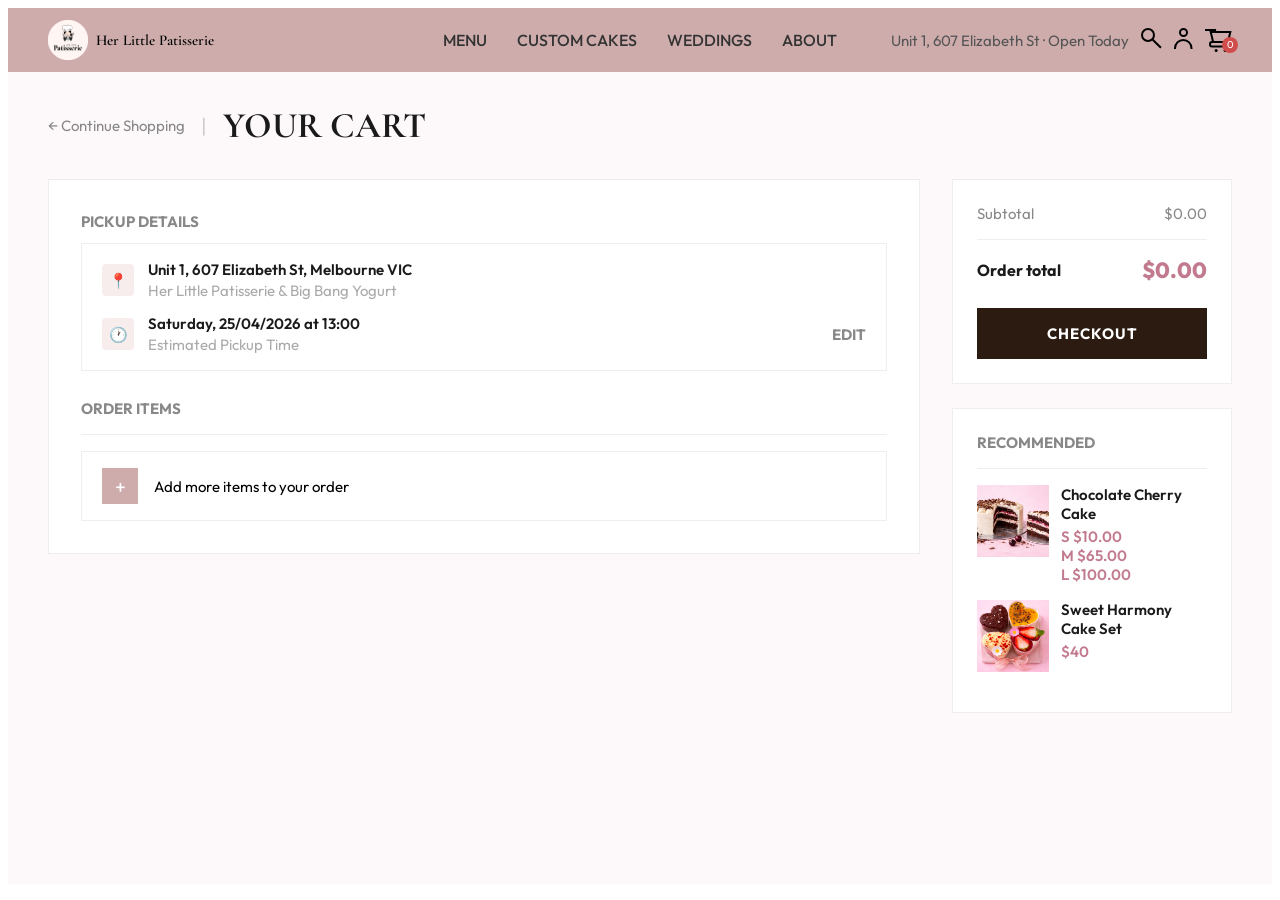
==== cart.html @ 63608fd5 "made product detail page dynamic" ====
<!DOCTYPE html>
<html lang="en">
<head>
    <meta charset="UTF-8">
    <meta name="viewport" content="width=device-width, initial-scale=1.0">
    <title>Your Cart — Her Little Patisserie</title>
    <link href="https://fonts.googleapis.com/css2?family=Cormorant+Garamond:wght@400;600;700;800&family=Outfit:wght@400;500;600;700&display=swap" rel="stylesheet">
    <link rel="stylesheet" href="styles/style.css">
</head>
<body>

    <header>
        <a href="index.html" class="logo"><img src="assets/Logo.png" alt="Her Little Patisserie"> Her Little Patisserie</a>
        <nav>
            <a href="product_list.html">MENU</a>
            <a href="#">CUSTOM CAKES</a>
            <a href="#">WEDDINGS</a>
            <a href="#">ABOUT</a>
        </nav>
        <div class="header-right">
            Unit 1, 607 Elizabeth St · Open Today
            <a href="#">
                <svg width="21" height="21" viewBox="0 0 21 21" fill="none" xmlns="http://www.w3.org/2000/svg">
                <path d="M11.5001 11.5L19.9321 19.6864" stroke="black" stroke-width="2"/>
                <circle cx="7" cy="7" r="6" stroke="black" stroke-width="2"/>
                </svg>
            </a>
            <a href="#">
                <svg width="19" height="21" viewBox="0 0 19 21" fill="none" xmlns="http://www.w3.org/2000/svg">
                <circle cx="9.5" cy="4.5" r="3.5" stroke="black" stroke-width="2"/>
                <path d="M1 21V20.25C1 15.6937 4.69365 12 9.25 12C13.8063 12 17.5 15.6937 17.5 20.25V21" stroke="black" stroke-width="2"/>
                </svg>
            </a>
            <a href="cart.html" class="cart-icon-wrapper">
                <svg width="27" height="23" viewBox="0 0 27 23" fill="none" xmlns="http://www.w3.org/2000/svg">
                <path d="M25.3326 3L22.9196 13.0996H8.11389L5.70081 3H25.3326Z" stroke="black" stroke-width="2"/>
                <line y1="1" x2="11.0834" y2="1" stroke="black" stroke-width="2"/>
                <path d="M8.31243 13H6.98743C5.88286 13 4.98743 13.8954 4.98743 15V15.4C4.98743 16.5046 5.88286 17.4 6.98743 17.4L24.9375 17.4" stroke="black" stroke-width="2"/>
                <circle cx="11.1" cy="21.5" r="1.5" fill="black"/>
                <circle cx="20.1" cy="21.5" r="1.5" fill="black"/>
                </svg>
                <span class="cart-badge" id="cart-badge">0</span>
            </a>
        </div>
    </header>

    <main class="cart-main">

        <!-- CART HEADER -->
        <div class="cart-header">
            <div class="cart-header-left">
                <a href="product_list.html" class="continue-shopping">← Continue Shopping</a>
                <span class="cart-divider">|</span>
                <h1 class="cart-title">YOUR CART</h1>
            </div>
        </div>

        <!-- CART BODY -->
        <div class="cart-body">

            <!-- LEFT COLUMN -->
            <div class="cart-left">

                <!-- PICKUP DETAILS -->
                <p class="cart-section-label">PICKUP DETAILS</p>
                <div class="pickup-box">
                    <div class="pickup-row">
                        <div class="pickup-icon pickup-icon-location">📍</div>
                        <div class="pickup-text">
                            <p class="pickup-main">Unit 1, 607 Elizabeth St, Melbourne VIC</p>
                            <p class="pickup-sub">Her Little Patisserie &amp; Big Bang Yogurt</p>
                        </div>
                    </div>
                    <div class="pickup-row">
                        <div class="pickup-icon pickup-icon-time">🕐</div>
                        <div class="pickup-text">
                            <p class="pickup-main">Saturday, 25/04/2026 at 13:00</p>
                            <p class="pickup-sub">Estimated Pickup Time</p>
                        </div>
                        <a href="#" class="pickup-edit">EDIT</a>
                    </div>
                </div>

                <!-- ORDER ITEMS -->
                <p class="cart-section-label" id="order-items-label">ORDER ITEMS</p>
                <hr class="cart-divider-line">

                <div id="cart-items-container"></div>

                <!-- ADD MORE ITEMS -->
                <a href="product_list.html" class="cart-add-more">
                    <div class="cart-add-icon">+</div>
                    <span>Add more items to your order</span>
                </a>

            </div>

            <!-- RIGHT COLUMN -->
            <div class="cart-right">
                <div class="cart-summary">
                    <div class="cart-summary-row">
                        <span class="cart-summary-label">Subtotal</span>
                        <span class="cart-summary-value">$0.00</span>
                    </div>
                    <hr class="cart-divider-line">
                    <div class="cart-summary-row">
                        <span class="cart-total-label">Order total</span>
                        <span class="cart-total-value">$0.00</span>
                    </div>
                    <button class="cart-checkout-btn" id="checkout-btn">CHECKOUT</button>
                </div>

                <!-- RECOMMENDED -->
                <div class="cart-recommended">
                    <p class="cart-section-label">RECOMMENDED</p>
                    <hr class="cart-divider-line">

                    <div class="recommended-card">
                        <img src="assets/choc_cherry.png" alt="Chocolate Cherry Cake">
                        <div class="recommended-info">
                            <p class="recommended-name">Chocolate Cherry Cake</p>
                            <p class="recommended-price">S $10.00</p>
                            <p class="recommended-price">M $65.00</p>
                            <p class="recommended-price">L $100.00</p>
                        </div>
                    </div>

                    <div class="recommended-card">
                        <img src="assets/sweet_harmony.png" alt="Sweet Harmony Cake Set">
                        <div class="recommended-info">
                            <p class="recommended-name">Sweet Harmony Cake Set</p>
                            <p class="recommended-price">$40</p>
                        </div>
                    </div>
                </div>

            </div>
        </div>

    </main>

    <!-- PAYMENT OVERLAY -->
    <form class="payment-overlay" id="payment-overlay">
        <div class="payment-panel">

            <!-- TITLE -->
            <h2 class="payment-title">PAYMENT DETAILS</h2>
            <hr class="payment-divider">

            <!-- FORM -->
            <div class="payment-field">
                <label class="payment-label">NAME ON CARD</label>
                <input type="text" class="payment-input" placeholder="John Doe">
            </div>

            <div class="payment-field">
                <label class="payment-label">CARD NUMBER</label>
                <input type="text" class="payment-input" placeholder="0000 0000 0000 0000" maxlength="19">
            </div>

            <div class="payment-row">
                <div class="payment-field">
                    <label class="payment-label">CVV</label>
                    <input type="text" class="payment-input" placeholder="123" maxlength="3">
                </div>
                <div class="payment-field">
                    <label class="payment-label">EXPIRY DATE</label>
                    <input type="text" class="payment-input" placeholder="MM / YY" maxlength="7">
                </div>
            </div>

            <div class="payment-field">
                <label class="payment-label">BILLING ADDRESS</label>
                <input type="text" class="payment-input" placeholder="Street address">
            </div>

            <div class="payment-row">
                <div class="payment-field">
                    <label class="payment-label">STATE</label>
                    <input type="text" class="payment-input" placeholder="VIC">
                </div>
                <div class="payment-field">
                    <label class="payment-label">POSTCODE</label>
                    <input type="text" class="payment-input" placeholder="3000" maxlength="4">
                </div>
            </div>

            <!-- MAKE PAYMENT BUTTON -->
            <button type="button" class="payment-btn" id="make-payment-btn">MAKE PAYMENT – $0</button>

        </div>
    </form>

    <script src="script.js"></script>
</body>
</html>
---- styles/style.css ----
/* FONTS */
* {
    font-family: 'Outfit', sans-serif;
}

h1, h2, .menu-title, .cart-title {
    font-family: 'Cormorant Garamond', serif;
}

.menu-title, .cart-title, h1 {
    font-family: 'Cormorant Garamond', serif;
}

/* HEADER */
header {
    background-color: #CEACAC;
    padding: 12px 40px;
    position: relative;
    display: flex;
    align-items: center;
    justify-content: space-between;
}

.logo {
    display: flex;
    align-items: center;
    gap: 8px;
    font-size: 15px;
    font-weight: 600;
    font-family: 'Cormorant Garamond', serif;
    text-decoration: none;
    color: inherit;
}

.logo img {
    height: 40px;
    width: auto;
}

nav {
    position: absolute;
    left: 50%;
    transform: translateX(-50%);
    display: flex;
    gap: 30px;
}

nav a {
    text-decoration: none;
    color: #333;
    font-size: 16px;
    font-weight: 500;
}

.header-right {
    font-size: 15px;
    color: #555;
    display: flex;
    align-items: center;
    gap: 12px;
}

.header-right a {
    text-decoration: none;
}

.header-right img {
    width: 16px;
    height: 16px;
}

.highlight {
    color: #C27B8E;
}

.highlight-garamond {
    color: #C27B8E;
    font-family: 'Cormorant Garamond', serif;
}

/* HERO */
.hero {
    display: flex;
    height: 75vh;
}

.hero-text {
    background-color: #FDF9FB;
    width: 40%;
    padding: 60px 50px;
    display: flex;
    flex-direction: column;
    justify-content: center;
}

.hero-text h1 {
    font-size: 48px;
    line-height: 1.2;
}

.hero-image {
    width: 60%;
    overflow: hidden;
    background-color: #FDF9FB;
}

.hero-image img {
    width: 100%;
    height: 100%;
    object-fit: cover;
    object-position: left;
}

/* HERO BUTTONS */
.hero-buttons {
    display: flex;
    gap: 12px;
    margin-top: 24px;
    margin-bottom: 32px;
}

.hero-buttons a {
    padding: 12px 24px;
    font-size: 15px;
    font-weight: 600;
    text-decoration: none;
}

.hero-buttons a:first-child {
    background-color: #2b1b10;
    color: #FDF9FB;
}

.hero-buttons a:first-child:hover {
    background-color: #BB6B33;
}

.hero-buttons a:last-child {
    background-color: transparent;
    color: #1a1a1a;
    border: 1px solid #2b1b10;
}

.hero-buttons a:last-child:hover {
    background-color: #2b1b10;
    color: white;
    border-color: #2b1b10;
}

/* STATS */
.stats {
    display: flex;
    gap: 24px;
}

.stat-number {
    font-size: 18px;
    font-weight: 700;
    color: #D14D4D;
}

.stat-text {
    font-size: 15px;
    color: #2b1b10;
    margin-top: 4px;
    line-height: 1.4;
}

/* OUR SPECIALITIES */
.specialties {
    background-color: #f2d6d6;
    padding: 40px;
}

.specialties h2 {
    font-size: 28px;
    font-weight: 800;
    margin-bottom: 24px;
}

.specialties-grid {
    display: flex;
    gap: 16px;
}

.specialty-card {
    flex: 1;
    position: relative;
}

.specialty-card img {
    width: 100%;
    height: auto;
    object-fit: contain;
}

.specialty-card p {
    position: absolute;
    bottom: 16px;
    left: 0;
    right: 0;
    text-align: center;
    color: white;
    font-weight: 700;
    font-size: 16px;
}

/* OUR STORY */
.story {
    padding: 40px;
}

.story h2 {
    font-size: 28px;
    font-weight: 800;
    margin-bottom: 20px;
}

.story p {
    font-size: 15px;
    line-height: 1.8;
    color: #333;
    margin-bottom: 12px;
}

/* KEEP IN TOUCH */
.newsletter {
    background-color: #f2d6d6;
    padding: 40px;
}

.newsletter h2 {
    font-size: 28px;
    font-weight: 800;
    margin-bottom: 20px;
}

.newsletter form {
    display: flex;
    gap: 12px;
}

.newsletter input {
    padding: 10px 16px;
    border: 1px solid #ccc;
    font-size: 15px;
    width: 240px;
}

.newsletter button {
    padding: 10px 20px;
    background-color: #1a1a1a;
    color: white;
    font-size: 15px;
    font-weight: 600;
    border: none;
    cursor: pointer;
}

/* ========================
   PRODUCT LIST PAGE
   ======================== */

/* BREADCRUMB */
.breadcrumb {
    padding: 16px 40px;
    font-size: 15px;
    color: #888;
}

.breadcrumb a {
    text-decoration: none;
    color: #888;
}

/* MENU HEADER */
.menu-header {
    padding: 8px 40px 24px;
}

.menu-title {
    font-size: 52px;
    font-weight: 800;
    color: #1a1a1a;
}

.menu-title-pink {
    color: #CEACAC;
    font-family: 'Cormorant Garamond', serif;
}

.menu-filters {
    display: flex;
    align-items: center;
    gap: 40px;
    margin-top: 16px;
}

.filter-item {
    display: flex;
    flex-direction: column;
    gap: 6px;
}

.filter-label {
    font-size: 15px;
    color: #888;
}

.filter-input {
    display: flex;
    align-items: center;
    gap: 10px;
    border: 1px solid #ddd;
    padding: 8px 12px;
    font-size: 15px;
}

.filter-input svg {
    width: 24px;
    height: 24px;
    flex-shrink: 0;
}

.filter-date-box {
    font-size: 15px;
}

.filter-input button {
    font-size: 15px;
    font-weight: 700;
    color: #888;
    background: none;
    border: none;
    cursor: pointer;
}

.filter-sort {
    margin-left: auto;
    display: flex;
    flex-direction: column;
    align-items: flex-end;
    gap: 8px;
}

.product-count {
    font-size: 15px;
    color: #888;
}

.sort-btn {
    padding: 10px 20px;
    border: 1px solid #1a1a1a;
    background: white;
    font-size: 15px;
    font-weight: 600;
    cursor: pointer;
}

/* CATEGORY TABS */
.menu-tabs {
    display: flex;
    gap: 0;
    border-bottom: 1px solid #ddd;
    padding: 0 40px;
}

.tab {
    padding: 12px 20px;
    font-size: 15px;
    font-weight: 600;
    background: none;
    border: none;
    border-bottom: 2px solid transparent;
    color: #888;
    cursor: pointer;
}

.tab.current {
    color: #1a1a1a;
    border-bottom: 2px solid #1a1a1a;
}

/* FILTER ROW */
.menu-filter-row {
    display: flex;
    align-items: center;
    gap: 12px;
    padding: 16px 40px;
}

.menu-filter-row img {
    height: 20px;
    width: auto;
}

.filter-all-btn {
    padding: 8px 20px;
    background-color: #1a1a1a;
    color: white;
    border: none;
    font-size: 15px;
    font-weight: 600;
    cursor: pointer;
}

/* PRODUCTS GRID */
.product-card-link {
    text-decoration: none;
    color: inherit;
}

.products-grid {
    display: grid;
    grid-template-columns: repeat(3, 1fr);
    gap: 24px;
    padding: 24px 40px;
}

.product-card {
    position: relative;
    overflow: hidden;
}

.product-card img {
    width: 100%;
    aspect-ratio: 4 / 3;
    object-fit: cover;
    display: block;
    transition: opacity 0.2s;
}

.product-card:hover img {
    opacity: 0.7;
}

.product-card-info {
    padding: 12px 0;
}

.product-card-info h3 {
    font-size: 15px;
    font-weight: 700;
    margin-bottom: 6px;
}

.product-card-info p {
    font-size: 15px;
    color: #666;
    line-height: 1.5;
    margin-bottom: 10px;
}

.product-prices {
    display: flex;
    gap: 16px;
    font-size: 15px;
    font-weight: 600;
    color: #C27B8E;
}

/* ========================
   PRODUCT LIST PAGE
   ======================== */

.product-detail {
    display: flex;
    gap: 60px;
    padding: 24px 40px 60px;
   }

   /* LEFT SIDE */
.product-gallery {
    width: 45%;
    flex-shrink: 0;
   }

.product-main-image {
    position: relative;
}

.product-main-image img {
    width: 100%;
    aspect-ratio: 4 / 3;
    object-fit: cover;
}

.photo-counter {
    position: absolute;
    bottom: 12px;
    right: 12px;
    background-color: #00000073;
    color: white;
    font-size: 15px;
    padding: 4px 10px;
}

.product-thumbnails {
    display: flex;
    gap: 12px;
    margin-top: 12px;
}

.product-thumbnails img {
    width: calc(33.333% - 8px); /* 3 images shared space - the gaps in between images */
    aspect-ratio: 1 / 1;
    object-fit: cover;
    cursor: pointer;
}

/* RIGHT: INFO */
.product-info {
    flex: 1;
    display: flex;
    flex-direction: column;
    gap: 16px;
}

/* TAGS */
.product-tags {
    display: flex;
    gap: 10px;
}

.tag {
    font-size: 15px;
    font-weight: 600;
    padding: 4px 12px;
}

.tag-popular {
    border: 1px solid #CEACAC;
    color: #CEACAC;
}

.tag-preservatives {
    border: 1px solid #7DBFA7;
    color: #7DBFA7;
}

/* TITLE & PRICES */
.product-name {
    font-size: 32px;
    font-weight: 800;
    color: #1a1a1a;
    margin: 0;
}

.product-prices-detail {
    display: flex;
    gap: 20px;
    font-size: 16px;
    font-weight: 600;
    color: #C27B8E;
}

/* DESCRIPTION */
.product-description {
    font-size: 15px;
    color: #555;
    line-height: 1.7;
    margin: 0;
}

/* DIVIDER */
.product-divider {
    border: none;
    border-top: 1px solid #ddd;
    margin: 4px 0;
}

/* SECTION LABELS */
.section-label {
    font-size: 15px;
    font-weight: 700;
    color: #888;
    margin: 0;
}

/* SIZE SELECTOR */
.size-options {
    display: flex;
    gap: 12px;
}

.size-card {
    flex: 1;
    border: 1px solid #ddd;
    padding: 14px 12px;
    text-align: center;
    cursor: pointer;
}

.size-card.selected {
    background-color: #2b1b10;
    border-color: #2b1b10;
    color: white;
}

.size-name {
    font-size: 15px;
    font-weight: 600;
    margin: 0 0 4px;
}

.size-serves {
    font-size: 15px;
    color: #888;
    margin: 0 0 6px;
}

.size-card.selected .size-serves {
    color: #ccc;
}

.size-price {
    font-size: 15px;
    font-weight: 700;
    color: #C27B8E;
    margin: 0;
}

/* ADD-ONS */
.addons-header {
    display: flex;
    align-items: center;
    gap: 12px;
}

.addons-optional {
    font-size: 15px;
    color: #aaa;
}

.addons-options {
    display: flex;
    gap: 12px;
}

.addon-item {
    flex: 1; /*take whatever space is left on the right side*/
    display: flex;
    justify-content: space-between;
    align-items: center;
    border: 1px solid #ddd;
    padding: 12px 16px;
    font-size: 15px;
    cursor: pointer;
}

.addon-item input[type="checkbox"] { 
    width: 16px;
    height: 16px;
    cursor: pointer;
    accent-color: #CEACAC;
}

/* QUANTITY + ADD TO CART */
.cart-row {
    display: flex;
    gap: 16px;
    align-items: center;
}

.quantity-selector {
    display: flex;
    align-items: center;
    border: 1px solid #ddd;
}

.qty-btn {
    width: 40px;
    height: 48px;
    background: none;
    border: none;
    font-size: 18px;
    cursor: pointer;
    color: #1a1a1a;
}

.qty-value {
    width: 40px;
    text-align: center;
    font-size: 15px;
    font-weight: 600;
}

.add-to-cart-btn {
    flex: 1;
    height: 48px;
    background-color: #2b1b10;
    color: white;
    border: none;
    font-size: 15px;
    font-weight: 700;
    cursor: pointer;
    text-decoration: none;
    display: flex;
    align-items: center;
    justify-content: center;
}

.add-to-cart-btn:hover {
    background-color: #BB6B33;
}

/* DISCLAIMER */
.product-disclaimer {
    font-size: 15px;
    color: #aaa;
    line-height: 1.6;
    margin: 0;
}

/* ========================
   CART PAGE
   ======================== */


.cart-main {
    padding: 32px 40px 60px;
    background-color: #fdf9fb;
    min-height: 80vh;
}

/* CART HEADER */
.cart-header {
    display: flex;
    align-items: center;
    justify-content: space-between;
    margin-bottom: 32px;
}

.cart-header-left {
    display: flex;
    align-items: center;
    gap: 16px;
}

.continue-shopping {
    font-size: 15px;
    color: #888;
    text-decoration: none;
}

.cart-divider {
    color: #ccc;
    font-size: 20px;
}

.cart-title {
    font-size: 36px;
    font-weight: 800;
    color: #1a1a1a;
    margin: 0;
}

.cart-item-count {
    font-size: 15px;
    color: #888;
}

/* CART BODY: TWO COLUMNS */
.cart-body {
    display: flex;
    gap: 32px;
    align-items: flex-start;
}

.cart-left {
    flex: 1;
    background-color: white;
    padding: 32px;
    border: 1px solid #eee;
}

.cart-right {
    width: 280px;
    flex-shrink: 0;
    display: flex;
    flex-direction: column;
    gap: 24px;
}

/* SECTION LABELS */
.cart-section-label {
    font-size: 15px;
    font-weight: 700;
    color: #888;
    margin: 0 0 12px;
}

.cart-divider-line {
    border: none;
    border-top: 1px solid #eee;
    margin: 16px 0;
}

/* PICKUP BOX */
.pickup-box {
    border: 1px solid #eee;
    padding: 16px 20px;
    margin-bottom: 28px;
    display: flex;
    flex-direction: column;
    gap: 14px;
}

.pickup-row {
    display: flex;
    align-items: center;
    gap: 14px;
}

.pickup-icon {
    width: 32px;
    height: 32px;
    border-radius: 4px;
    display: flex;
    align-items: center;
    justify-content: center;
    font-size: 15px;
    flex-shrink: 0;
    background-color: #f8eded;
}

.pickup-text {
    flex: 1;
}

.pickup-main {
    font-size: 15px;
    font-weight: 600;
    color: #1a1a1a;
    margin: 0;
}

.pickup-sub {
    font-size: 15px;
    color: #aaa;
    margin: 2px 0 0;
}

.pickup-edit {
    font-size: 15px;
    font-weight: 700;
    color: #888;
    text-decoration: none;
}

/* CART ITEMS */
.cart-item {
    display: flex;
    align-items: flex-start;
    gap: 20px;
    padding: 16px 0;
}

.cart-item-img {
    width: 100px;
    height: 100px;
    object-fit: cover;
    flex-shrink: 0;
    background-color: #f8eded;
}

.cart-item-info {
    flex: 1;
}

.cart-item-name {
    font-size: 16px;
    font-weight: 600;
    color: #1a1a1a;
    margin: 0 0 4px;
}

.cart-item-size {
    font-size: 15px;
    color: #888;
    margin: 0 0 12px;
}

.cart-item-controls {
    display: flex;
    align-items: center;
    gap: 16px;
}

.cart-qty {
    display: flex;
    align-items: center;
    border: 1px solid #ddd;
}

.cart-qty-btn {
    width: 32px;
    height: 32px;
    background: none;
    border: none;
    font-size: 16px;
    cursor: pointer;
    color: #1a1a1a;
}

.cart-qty span {
    width: 32px;
    text-align: center;
    font-size: 15px;
    font-weight: 600;
}

.cart-remove {
    font-size: 15px;
    color: #888;
    text-decoration: underline;
    cursor: pointer;
}

.cart-remove:hover {
    color: #333;
}

.cart-item-price {
    font-size: 16px;
    font-weight: 700;
    color: #C27B8E;
    margin: 0;
    white-space: nowrap;
}

/* ADD MORE ITEMS */
.cart-add-more {
    display: flex;
    align-items: center;
    gap: 16px;
    border: 1px solid #eee;
    padding: 16px 20px;
    margin-top: 8px;
    cursor: pointer;
    font-size: 15px;
    color: #555;
    text-decoration: none;
    color: inherit;
}

.cart-add-icon {
    width: 36px;
    height: 36px;
    background-color: #CEACAC;
    color: white;
    font-size: 20px;
    display: flex;
    align-items: center;
    justify-content: center;
    flex-shrink: 0;
    transition: background-color 0.2s;
}

.cart-add-more:hover .cart-add-icon {
    background-color: #D14D4D;
}

/* ORDER SUMMARY */
.cart-summary {
    background-color: white;
    border: 1px solid #eee;
    padding: 24px;
}

.cart-summary-row {
    display: flex;
    justify-content: space-between;
    align-items: center;
    margin-bottom: 8px;
}

.cart-summary-label {
    font-size: 15px;
    color: #888;
}

.cart-summary-value {
    font-size: 15px;
    color: #888;
}

.cart-total-label {
    font-size: 16px;
    font-weight: 700;
    color: #1a1a1a;
}

.cart-total-value {
    font-size: 22px;
    font-weight: 800;
    color: #C27B8E;
}

.cart-checkout-btn {
    width: 100%;
    padding: 16px;
    background-color: #2b1b10;
    color: white;
    border: none;
    font-size: 15px;
    font-weight: 700;
    cursor: pointer;
    margin-top: 16px;
    letter-spacing: 1px;
}

.cart-checkout-btn:hover {
    background-color: #BB6B33;
}

/* RECOMMENDED */
.cart-recommended {
    background-color: white;
    border: 1px solid #eee;
    padding: 24px;
}

.recommended-card {
    display: flex;
    gap: 12px;
    margin-bottom: 16px;
}

.recommended-card img {
    width: 72px;
    height: 72px;
    object-fit: cover;
    flex-shrink: 0;
    background-color: #f8eded;
}

.recommended-info {
    flex: 1;
}

.recommended-name {
    font-size: 15px;
    font-weight: 600;
    color: #1a1a1a;
    margin: 0 0 4px;
}

.recommended-price {
    font-size: 15px;
    color: #C27B8E;
    font-weight: 600;
    margin: 0;
}

/* ========================
   PAYMENT OVERLAY
   ======================== */

.payment-overlay {
    display: none;
    position: fixed;
    top: 0;
    left: 0;
    width: 100%;
    height: 100%;
    background-color: rgba(0, 0, 0, 0.4);
    z-index: 1000;
    justify-content: center;
    align-items: center;
}

.payment-overlay.active {
    display: flex;
}

.payment-panel {
    background-color: #CEACAC;
    width: 80%;
    max-width: 860px;
    max-height: 90vh;
    overflow-y: auto;
    padding: 20px 60px 48px;
    box-sizing: border-box;
    display: flex;
    flex-direction: column;
    gap: 20px;
}


.payment-title {
    font-family: 'Cormorant Garamond', serif;
    font-size: 40px;
    font-weight: 800;
    color: #1a1a1a;
    margin: 0;
}

.payment-divider {
    border: none;
    border-top: 1px solid #c4a0a0;
    margin: 0;
    background-color: transparent;
}

.payment-field {
    display: flex;
    flex-direction: column;
    gap: 8px;
    flex: 1;
}

.payment-label {
    font-size: 15px;
    font-weight: 700;
    color: #2b1b10;
}

.payment-input {
    padding: 14px 16px;
    border: none;
    background-color: white;
    font-size: 15px;
    font-family: 'Outfit', sans-serif;
    outline: none;
    width: 100%;
    box-sizing: border-box;
}

.payment-row {
    display: flex;
    gap: 20px;
}

.payment-btn {
    width: 100%;
    padding: 20px;
    background-color: #2b1b10;
    color: white;
    border: none;
    font-size: 15px;
    font-weight: 700;
    font-family: 'Outfit', sans-serif;
    cursor: pointer;
    margin-top: 8px;
    letter-spacing: 1px;
}

.payment-btn:hover {
    background-color: #BB6B33;
}

/* ========================
   CONFIRMATION PAGE
   ======================== */

.confirmation-main {
    min-height: 75vh;
    display: flex;
    justify-content: center;
    align-items: center;
    background-color: #fdf9fb;
}

.confirmation-content {
    display: flex;
    flex-direction: column;
    align-items: center;
    gap: 24px;
    text-align: center;
}

.confirmation-logo {
    background-color: #CEACAC;
    border-radius: 50%;
    width: 160px;
    height: 160px;
    display: flex;
    align-items: center;
    justify-content: center;
    overflow: hidden;
}

.confirmation-logo img {
    width: 100%;
    height: 100%;
    object-fit: cover;
}

.confirmation-message {
    font-family: 'Cormorant Garamond', serif;
    font-size: 28px;
    font-weight: 600;
    color: #1a1a1a;
    margin: 0;
}

.confirmation-btn {
    padding: 16px 40px;
    background-color: #2b1b10;
    color: white;
    text-decoration: none;
    font-size: 15px;
    font-weight: 700;
    letter-spacing: 1px;
}

.confirmation-btn:hover {
    background-color: #BB6B33;
}

/* CART */
.cart-icon-wrapper {
    position: relative;
    display: inline-flex;
}

.cart-badge {
    position: absolute;
    top: 8px;
    right: -6px;
    background-color: #D14D4D;
    color: white;
    border-radius: 50%;
    width: 16px;
    height: 16px;
    font-size: 10px;
    display: flex;
    align-items: center;
    justify-content: center;
}
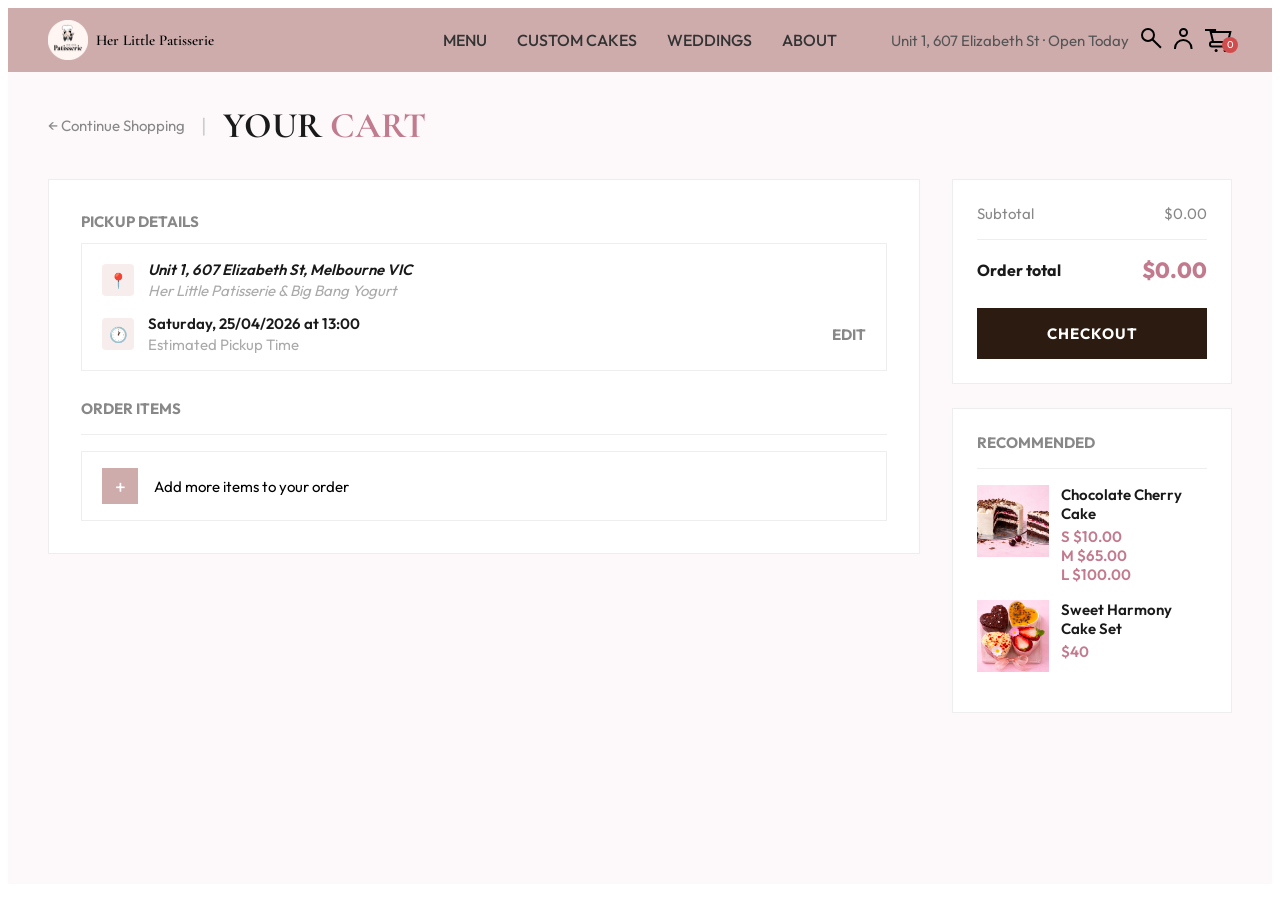
==== commit a9d5887c: "px to rem change, semantic HTML making it more readable" ====
--- a/cart.html
+++ b/cart.html
@@ -6,12 +6,13 @@
     <title>Your Cart — Her Little Patisserie</title>
     <link href="https://fonts.googleapis.com/css2?family=Cormorant+Garamond:wght@400;600;700;800&family=Outfit:wght@400;500;600;700&display=swap" rel="stylesheet">
     <link rel="stylesheet" href="styles/style.css">
+    <link rel="stylesheet" href="styles/cart.css">
 </head>
 <body>
 
     <header>
         <a href="index.html" class="logo"><img src="assets/Logo.png" alt="Her Little Patisserie"> Her Little Patisserie</a>
-        <nav>
+        <nav aria-label="Main navigation">
             <a href="product_list.html">MENU</a>
             <a href="#">CUSTOM CAKES</a>
             <a href="#">WEDDINGS</a>
@@ -19,19 +20,19 @@
         </nav>
         <div class="header-right">
             Unit 1, 607 Elizabeth St · Open Today
-            <a href="#">
+            <a href="#" aria-label="Search">
                 <svg width="21" height="21" viewBox="0 0 21 21" fill="none" xmlns="http://www.w3.org/2000/svg">
                 <path d="M11.5001 11.5L19.9321 19.6864" stroke="black" stroke-width="2"/>
                 <circle cx="7" cy="7" r="6" stroke="black" stroke-width="2"/>
                 </svg>
             </a>
-            <a href="#">
+            <a href="#" aria-label="Account">
                 <svg width="19" height="21" viewBox="0 0 19 21" fill="none" xmlns="http://www.w3.org/2000/svg">
                 <circle cx="9.5" cy="4.5" r="3.5" stroke="black" stroke-width="2"/>
                 <path d="M1 21V20.25C1 15.6937 4.69365 12 9.25 12C13.8063 12 17.5 15.6937 17.5 20.25V21" stroke="black" stroke-width="2"/>
                 </svg>
             </a>
-            <a href="cart.html" class="cart-icon-wrapper">
+            <a href="cart.html" class="cart-icon-wrapper" aria-label="View cart">
                 <svg width="27" height="23" viewBox="0 0 27 23" fill="none" xmlns="http://www.w3.org/2000/svg">
                 <path d="M25.3326 3L22.9196 13.0996H8.11389L5.70081 3H25.3326Z" stroke="black" stroke-width="2"/>
                 <line y1="1" x2="11.0834" y2="1" stroke="black" stroke-width="2"/>
@@ -46,33 +47,29 @@
 
     <main class="cart-main">
 
-        <!-- CART HEADER -->
         <div class="cart-header">
             <div class="cart-header-left">
                 <a href="product_list.html" class="continue-shopping">← Continue Shopping</a>
                 <span class="cart-divider">|</span>
-                <h1 class="cart-title">YOUR CART</h1>
+                <h1 class="cart-title">YOUR <span class="highlight-garamond">CART</span></h1>
             </div>
         </div>
 
-        <!-- CART BODY -->
         <div class="cart-body">
 
-            <!-- LEFT COLUMN -->
-            <div class="cart-left">
+            <section class="cart-left">
 
-                <!-- PICKUP DETAILS -->
                 <p class="cart-section-label">PICKUP DETAILS</p>
                 <div class="pickup-box">
                     <div class="pickup-row">
-                        <div class="pickup-icon pickup-icon-location">📍</div>
-                        <div class="pickup-text">
+                        <div class="pickup-icon">📍</div>
+                        <address class="pickup-text">
                             <p class="pickup-main">Unit 1, 607 Elizabeth St, Melbourne VIC</p>
                             <p class="pickup-sub">Her Little Patisserie &amp; Big Bang Yogurt</p>
-                        </div>
+                        </address>
                     </div>
                     <div class="pickup-row">
-                        <div class="pickup-icon pickup-icon-time">🕐</div>
+                        <div class="pickup-icon">🕐</div>
                         <div class="pickup-text">
                             <p class="pickup-main">Saturday, 25/04/2026 at 13:00</p>
                             <p class="pickup-sub">Estimated Pickup Time</p>
@@ -81,23 +78,20 @@
                     </div>
                 </div>
 
-                <!-- ORDER ITEMS -->
                 <p class="cart-section-label" id="order-items-label">ORDER ITEMS</p>
                 <hr class="cart-divider-line">
 
-                <div id="cart-items-container"></div>
+                <ul id="cart-items-container"></ul>
 
-                <!-- ADD MORE ITEMS -->
                 <a href="product_list.html" class="cart-add-more">
-                    <div class="cart-add-icon">+</div>
+                    <div class="cart-add-icon" aria-hidden="true">+</div>
                     <span>Add more items to your order</span>
                 </a>
 
-            </div>
+            </section>
 
-            <!-- RIGHT COLUMN -->
-            <div class="cart-right">
-                <div class="cart-summary">
+            <aside class="cart-right">
+                <section class="cart-summary">
                     <div class="cart-summary-row">
                         <span class="cart-summary-label">Subtotal</span>
                         <span class="cart-summary-value">$0.00</span>
@@ -107,14 +101,12 @@
                         <span class="cart-total-label">Order total</span>
                         <span class="cart-total-value">$0.00</span>
                     </div>
-                    <button class="cart-checkout-btn" id="checkout-btn">CHECKOUT</button>
-                </div>
+                    <button type="button" class="cart-checkout-btn" id="checkout-btn">CHECKOUT</button>
+                </section>
 
-                <!-- RECOMMENDED -->
-                <div class="cart-recommended">
+                <section class="cart-recommended">
                     <p class="cart-section-label">RECOMMENDED</p>
                     <hr class="cart-divider-line">
-
                     <div class="recommended-card">
                         <img src="assets/choc_cherry.png" alt="Chocolate Cherry Cake">
                         <div class="recommended-info">
@@ -124,7 +116,6 @@
                             <p class="recommended-price">L $100.00</p>
                         </div>
                     </div>
-
                     <div class="recommended-card">
                         <img src="assets/sweet_harmony.png" alt="Sweet Harmony Cake Set">
                         <div class="recommended-info">
@@ -132,60 +123,57 @@
                             <p class="recommended-price">$40</p>
                         </div>
                     </div>
-                </div>
+                </section>
+            </aside>
 
-            </div>
         </div>
 
     </main>
 
     <!-- PAYMENT OVERLAY -->
-    <form class="payment-overlay" id="payment-overlay">
+    <form class="payment-overlay" id="payment-overlay" aria-label="Payment details">
         <div class="payment-panel">
 
-            <!-- TITLE -->
             <h2 class="payment-title">PAYMENT DETAILS</h2>
             <hr class="payment-divider">
 
-            <!-- FORM -->
             <div class="payment-field">
-                <label class="payment-label">NAME ON CARD</label>
-                <input type="text" class="payment-input" placeholder="John Doe">
+                <label class="payment-label" for="card-name">NAME ON CARD</label>
+                <input type="text" id="card-name" class="payment-input" placeholder="John Doe" autocomplete="cc-name">
             </div>
 
             <div class="payment-field">
-                <label class="payment-label">CARD NUMBER</label>
-                <input type="text" class="payment-input" placeholder="0000 0000 0000 0000" maxlength="19">
+                <label class="payment-label" for="card-number">CARD NUMBER</label>
+                <input type="text" id="card-number" class="payment-input" placeholder="0000 0000 0000 0000" maxlength="19" autocomplete="cc-number">
             </div>
 
             <div class="payment-row">
                 <div class="payment-field">
-                    <label class="payment-label">CVV</label>
-                    <input type="text" class="payment-input" placeholder="123" maxlength="3">
+                    <label class="payment-label" for="card-cvv">CVV</label>
+                    <input type="text" id="card-cvv" class="payment-input" placeholder="123" maxlength="3" autocomplete="cc-csc">
                 </div>
                 <div class="payment-field">
-                    <label class="payment-label">EXPIRY DATE</label>
-                    <input type="text" class="payment-input" placeholder="MM / YY" maxlength="7">
+                    <label class="payment-label" for="card-expiry">EXPIRY DATE</label>
+                    <input type="text" id="card-expiry" class="payment-input" placeholder="MM / YY" maxlength="7" autocomplete="cc-exp">
                 </div>
             </div>
 
             <div class="payment-field">
-                <label class="payment-label">BILLING ADDRESS</label>
-                <input type="text" class="payment-input" placeholder="Street address">
+                <label class="payment-label" for="billing-address">BILLING ADDRESS</label>
+                <input type="text" id="billing-address" class="payment-input" placeholder="Street address" autocomplete="street-address">
             </div>
 
             <div class="payment-row">
                 <div class="payment-field">
-                    <label class="payment-label">STATE</label>
-                    <input type="text" class="payment-input" placeholder="VIC">
+                    <label class="payment-label" for="billing-state">STATE</label>
+                    <input type="text" id="billing-state" class="payment-input" placeholder="VIC" autocomplete="address-level1">
                 </div>
                 <div class="payment-field">
-                    <label class="payment-label">POSTCODE</label>
-                    <input type="text" class="payment-input" placeholder="3000" maxlength="4">
+                    <label class="payment-label" for="billing-postcode">POSTCODE</label>
+                    <input type="text" id="billing-postcode" class="payment-input" placeholder="3000" maxlength="4" autocomplete="postal-code">
                 </div>
             </div>
 
-            <!-- MAKE PAYMENT BUTTON -->
             <button type="button" class="payment-btn" id="make-payment-btn">MAKE PAYMENT – $0</button>
 
         </div>
--- a/styles/style.css
+++ b/styles/style.css
@@ -1,3 +1,7 @@
+html {
+    overflow-x: hidden;
+}
+
 /* FONTS */
 * {
     font-family: 'Outfit', sans-serif;
@@ -7,14 +11,10 @@
     font-family: 'Cormorant Garamond', serif;
 }
 
-.menu-title, .cart-title, h1 {
-    font-family: 'Cormorant Garamond', serif;
-}
-
 /* HEADER */
-header {
+body > header {
     background-color: #CEACAC;
-    padding: 12px 40px;
+    padding: 0.75rem 2.5rem;
     position: relative;
     display: flex;
     align-items: center;
@@ -24,8 +24,8 @@
 .logo {
     display: flex;
     align-items: center;
-    gap: 8px;
-    font-size: 15px;
+    gap: 0.5rem;
+    font-size: 0.9375rem;
     font-weight: 600;
     font-family: 'Cormorant Garamond', serif;
     text-decoration: none;
@@ -33,31 +33,31 @@
 }
 
 .logo img {
-    height: 40px;
+    height: 2.5rem;
     width: auto;
 }
 
-nav {
+body > header nav {
     position: absolute;
     left: 50%;
     transform: translateX(-50%);
     display: flex;
-    gap: 30px;
+    gap: 1.875rem;
 }
 
-nav a {
+body > header nav a {
     text-decoration: none;
     color: #333;
-    font-size: 16px;
+    font-size: 1rem;
     font-weight: 500;
 }
 
 .header-right {
-    font-size: 15px;
+    font-size: 0.9375rem;
     color: #555;
     display: flex;
     align-items: center;
-    gap: 12px;
+    gap: 0.75rem;
 }
 
 .header-right a {
@@ -65,10 +65,44 @@
 }
 
 .header-right img {
-    width: 16px;
-    height: 16px;
+    width: 1rem;
+    height: 1rem;
 }
 
+/* CART BADGE */
+.cart-icon-wrapper {
+    position: relative;
+    display: inline-flex;
+}
+
+.cart-badge {
+    position: absolute;
+    top: 0.5rem;
+    right: -0.375rem;
+    background-color: #D14D4D;
+    color: white;
+    border-radius: 50%;
+    width: 1rem;
+    height: 1rem;
+    font-size: 0.625rem;
+    display: flex;
+    align-items: center;
+    justify-content: center;
+}
+
+/* BREADCRUMB — shared across product list + detail */
+.breadcrumb {
+    padding: 1rem 2.5rem;
+    font-size: 0.9375rem;
+    color: #888;
+}
+
+.breadcrumb a {
+    text-decoration: none;
+    color: #888;
+}
+
+/* SHARED HIGHLIGHT CLASSES */
 .highlight {
     color: #C27B8E;
 }
@@ -78,1160 +112,48 @@
     font-family: 'Cormorant Garamond', serif;
 }
 
-/* HERO */
-.hero {
-    display: flex;
-    height: 75vh;
+.cta-mobile {
+    display: none;
 }
 
-.hero-text {
-    background-color: #FDF9FB;
-    width: 40%;
-    padding: 60px 50px;
-    display: flex;
-    flex-direction: column;
-    justify-content: center;
+@media (max-width: 24.375rem) {
+
+    /* HEADER */
+    header {
+        padding: 0.75rem 1.25rem;
+    }
+
+    body > header nav {
+        display: none;
+    }
+
+    .header-right {
+        font-size: 0;
+        gap: 0.5rem;
+    }
+
+    .header-right > *:not(a:last-child) {
+        display: none;
+    }
+
+    /* CART BADGE */
+    .cart-badge {
+        background-color: #D14D4D;
+    }
+
+    /* BREADCRUMB */
+    .breadcrumb {
+        padding: 0.75rem 1.25rem;
+        font-size: 0.8125rem;
+    }
+
+    /* MOBILE CTA */
+    .cta-mobile {
+        display: flex;
+        position: fixed;
+        bottom: 5%;
+        left: 50%;
+        transform: translateX(-50%);
+        z-index: 100;
+    }
 }
-
-.hero-text h1 {
-    font-size: 48px;
-    line-height: 1.2;
-}
-
-.hero-image {
-    width: 60%;
-    overflow: hidden;
-    background-color: #FDF9FB;
-}
-
-.hero-image img {
-    width: 100%;
-    height: 100%;
-    object-fit: cover;
-    object-position: left;
-}
-
-/* HERO BUTTONS */
-.hero-buttons {
-    display: flex;
-    gap: 12px;
-    margin-top: 24px;
-    margin-bottom: 32px;
-}
-
-.hero-buttons a {
-    padding: 12px 24px;
-    font-size: 15px;
-    font-weight: 600;
-    text-decoration: none;
-}
-
-.hero-buttons a:first-child {
-    background-color: #2b1b10;
-    color: #FDF9FB;
-}
-
-.hero-buttons a:first-child:hover {
-    background-color: #BB6B33;
-}
-
-.hero-buttons a:last-child {
-    background-color: transparent;
-    color: #1a1a1a;
-    border: 1px solid #2b1b10;
-}
-
-.hero-buttons a:last-child:hover {
-    background-color: #2b1b10;
-    color: white;
-    border-color: #2b1b10;
-}
-
-/* STATS */
-.stats {
-    display: flex;
-    gap: 24px;
-}
-
-.stat-number {
-    font-size: 18px;
-    font-weight: 700;
-    color: #D14D4D;
-}
-
-.stat-text {
-    font-size: 15px;
-    color: #2b1b10;
-    margin-top: 4px;
-    line-height: 1.4;
-}
-
-/* OUR SPECIALITIES */
-.specialties {
-    background-color: #f2d6d6;
-    padding: 40px;
-}
-
-.specialties h2 {
-    font-size: 28px;
-    font-weight: 800;
-    margin-bottom: 24px;
-}
-
-.specialties-grid {
-    display: flex;
-    gap: 16px;
-}
-
-.specialty-card {
-    flex: 1;
-    position: relative;
-}
-
-.specialty-card img {
-    width: 100%;
-    height: auto;
-    object-fit: contain;
-}
-
-.specialty-card p {
-    position: absolute;
-    bottom: 16px;
-    left: 0;
-    right: 0;
-    text-align: center;
-    color: white;
-    font-weight: 700;
-    font-size: 16px;
-}
-
-/* OUR STORY */
-.story {
-    padding: 40px;
-}
-
-.story h2 {
-    font-size: 28px;
-    font-weight: 800;
-    margin-bottom: 20px;
-}
-
-.story p {
-    font-size: 15px;
-    line-height: 1.8;
-    color: #333;
-    margin-bottom: 12px;
-}
-
-/* KEEP IN TOUCH */
-.newsletter {
-    background-color: #f2d6d6;
-    padding: 40px;
-}
-
-.newsletter h2 {
-    font-size: 28px;
-    font-weight: 800;
-    margin-bottom: 20px;
-}
-
-.newsletter form {
-    display: flex;
-    gap: 12px;
-}
-
-.newsletter input {
-    padding: 10px 16px;
-    border: 1px solid #ccc;
-    font-size: 15px;
-    width: 240px;
-}
-
-.newsletter button {
-    padding: 10px 20px;
-    background-color: #1a1a1a;
-    color: white;
-    font-size: 15px;
-    font-weight: 600;
-    border: none;
-    cursor: pointer;
-}
-
-/* ========================
-   PRODUCT LIST PAGE
-   ======================== */
-
-/* BREADCRUMB */
-.breadcrumb {
-    padding: 16px 40px;
-    font-size: 15px;
-    color: #888;
-}
-
-.breadcrumb a {
-    text-decoration: none;
-    color: #888;
-}
-
-/* MENU HEADER */
-.menu-header {
-    padding: 8px 40px 24px;
-}
-
-.menu-title {
-    font-size: 52px;
-    font-weight: 800;
-    color: #1a1a1a;
-}
-
-.menu-title-pink {
-    color: #CEACAC;
-    font-family: 'Cormorant Garamond', serif;
-}
-
-.menu-filters {
-    display: flex;
-    align-items: center;
-    gap: 40px;
-    margin-top: 16px;
-}
-
-.filter-item {
-    display: flex;
-    flex-direction: column;
-    gap: 6px;
-}
-
-.filter-label {
-    font-size: 15px;
-    color: #888;
-}
-
-.filter-input {
-    display: flex;
-    align-items: center;
-    gap: 10px;
-    border: 1px solid #ddd;
-    padding: 8px 12px;
-    font-size: 15px;
-}
-
-.filter-input svg {
-    width: 24px;
-    height: 24px;
-    flex-shrink: 0;
-}
-
-.filter-date-box {
-    font-size: 15px;
-}
-
-.filter-input button {
-    font-size: 15px;
-    font-weight: 700;
-    color: #888;
-    background: none;
-    border: none;
-    cursor: pointer;
-}
-
-.filter-sort {
-    margin-left: auto;
-    display: flex;
-    flex-direction: column;
-    align-items: flex-end;
-    gap: 8px;
-}
-
-.product-count {
-    font-size: 15px;
-    color: #888;
-}
-
-.sort-btn {
-    padding: 10px 20px;
-    border: 1px solid #1a1a1a;
-    background: white;
-    font-size: 15px;
-    font-weight: 600;
-    cursor: pointer;
-}
-
-/* CATEGORY TABS */
-.menu-tabs {
-    display: flex;
-    gap: 0;
-    border-bottom: 1px solid #ddd;
-    padding: 0 40px;
-}
-
-.tab {
-    padding: 12px 20px;
-    font-size: 15px;
-    font-weight: 600;
-    background: none;
-    border: none;
-    border-bottom: 2px solid transparent;
-    color: #888;
-    cursor: pointer;
-}
-
-.tab.current {
-    color: #1a1a1a;
-    border-bottom: 2px solid #1a1a1a;
-}
-
-/* FILTER ROW */
-.menu-filter-row {
-    display: flex;
-    align-items: center;
-    gap: 12px;
-    padding: 16px 40px;
-}
-
-.menu-filter-row img {
-    height: 20px;
-    width: auto;
-}
-
-.filter-all-btn {
-    padding: 8px 20px;
-    background-color: #1a1a1a;
-    color: white;
-    border: none;
-    font-size: 15px;
-    font-weight: 600;
-    cursor: pointer;
-}
-
-/* PRODUCTS GRID */
-.product-card-link {
-    text-decoration: none;
-    color: inherit;
-}
-
-.products-grid {
-    display: grid;
-    grid-template-columns: repeat(3, 1fr);
-    gap: 24px;
-    padding: 24px 40px;
-}
-
-.product-card {
-    position: relative;
-    overflow: hidden;
-}
-
-.product-card img {
-    width: 100%;
-    aspect-ratio: 4 / 3;
-    object-fit: cover;
-    display: block;
-    transition: opacity 0.2s;
-}
-
-.product-card:hover img {
-    opacity: 0.7;
-}
-
-.product-card-info {
-    padding: 12px 0;
-}
-
-.product-card-info h3 {
-    font-size: 15px;
-    font-weight: 700;
-    margin-bottom: 6px;
-}
-
-.product-card-info p {
-    font-size: 15px;
-    color: #666;
-    line-height: 1.5;
-    margin-bottom: 10px;
-}
-
-.product-prices {
-    display: flex;
-    gap: 16px;
-    font-size: 15px;
-    font-weight: 600;
-    color: #C27B8E;
-}
-
-/* ========================
-   PRODUCT LIST PAGE
-   ======================== */
-
-.product-detail {
-    display: flex;
-    gap: 60px;
-    padding: 24px 40px 60px;
-   }
-
-   /* LEFT SIDE */
-.product-gallery {
-    width: 45%;
-    flex-shrink: 0;
-   }
-
-.product-main-image {
-    position: relative;
-}
-
-.product-main-image img {
-    width: 100%;
-    aspect-ratio: 4 / 3;
-    object-fit: cover;
-}
-
-.photo-counter {
-    position: absolute;
-    bottom: 12px;
-    right: 12px;
-    background-color: #00000073;
-    color: white;
-    font-size: 15px;
-    padding: 4px 10px;
-}
-
-.product-thumbnails {
-    display: flex;
-    gap: 12px;
-    margin-top: 12px;
-}
-
-.product-thumbnails img {
-    width: calc(33.333% - 8px); /* 3 images shared space - the gaps in between images */
-    aspect-ratio: 1 / 1;
-    object-fit: cover;
-    cursor: pointer;
-}
-
-/* RIGHT: INFO */
-.product-info {
-    flex: 1;
-    display: flex;
-    flex-direction: column;
-    gap: 16px;
-}
-
-/* TAGS */
-.product-tags {
-    display: flex;
-    gap: 10px;
-}
-
-.tag {
-    font-size: 15px;
-    font-weight: 600;
-    padding: 4px 12px;
-}
-
-.tag-popular {
-    border: 1px solid #CEACAC;
-    color: #CEACAC;
-}
-
-.tag-preservatives {
-    border: 1px solid #7DBFA7;
-    color: #7DBFA7;
-}
-
-/* TITLE & PRICES */
-.product-name {
-    font-size: 32px;
-    font-weight: 800;
-    color: #1a1a1a;
-    margin: 0;
-}
-
-.product-prices-detail {
-    display: flex;
-    gap: 20px;
-    font-size: 16px;
-    font-weight: 600;
-    color: #C27B8E;
-}
-
-/* DESCRIPTION */
-.product-description {
-    font-size: 15px;
-    color: #555;
-    line-height: 1.7;
-    margin: 0;
-}
-
-/* DIVIDER */
-.product-divider {
-    border: none;
-    border-top: 1px solid #ddd;
-    margin: 4px 0;
-}
-
-/* SECTION LABELS */
-.section-label {
-    font-size: 15px;
-    font-weight: 700;
-    color: #888;
-    margin: 0;
-}
-
-/* SIZE SELECTOR */
-.size-options {
-    display: flex;
-    gap: 12px;
-}
-
-.size-card {
-    flex: 1;
-    border: 1px solid #ddd;
-    padding: 14px 12px;
-    text-align: center;
-    cursor: pointer;
-}
-
-.size-card.selected {
-    background-color: #2b1b10;
-    border-color: #2b1b10;
-    color: white;
-}
-
-.size-name {
-    font-size: 15px;
-    font-weight: 600;
-    margin: 0 0 4px;
-}
-
-.size-serves {
-    font-size: 15px;
-    color: #888;
-    margin: 0 0 6px;
-}
-
-.size-card.selected .size-serves {
-    color: #ccc;
-}
-
-.size-price {
-    font-size: 15px;
-    font-weight: 700;
-    color: #C27B8E;
-    margin: 0;
-}
-
-/* ADD-ONS */
-.addons-header {
-    display: flex;
-    align-items: center;
-    gap: 12px;
-}
-
-.addons-optional {
-    font-size: 15px;
-    color: #aaa;
-}
-
-.addons-options {
-    display: flex;
-    gap: 12px;
-}
-
-.addon-item {
-    flex: 1; /*take whatever space is left on the right side*/
-    display: flex;
-    justify-content: space-between;
-    align-items: center;
-    border: 1px solid #ddd;
-    padding: 12px 16px;
-    font-size: 15px;
-    cursor: pointer;
-}
-
-.addon-item input[type="checkbox"] { 
-    width: 16px;
-    height: 16px;
-    cursor: pointer;
-    accent-color: #CEACAC;
-}
-
-/* QUANTITY + ADD TO CART */
-.cart-row {
-    display: flex;
-    gap: 16px;
-    align-items: center;
-}
-
-.quantity-selector {
-    display: flex;
-    align-items: center;
-    border: 1px solid #ddd;
-}
-
-.qty-btn {
-    width: 40px;
-    height: 48px;
-    background: none;
-    border: none;
-    font-size: 18px;
-    cursor: pointer;
-    color: #1a1a1a;
-}
-
-.qty-value {
-    width: 40px;
-    text-align: center;
-    font-size: 15px;
-    font-weight: 600;
-}
-
-.add-to-cart-btn {
-    flex: 1;
-    height: 48px;
-    background-color: #2b1b10;
-    color: white;
-    border: none;
-    font-size: 15px;
-    font-weight: 700;
-    cursor: pointer;
-    text-decoration: none;
-    display: flex;
-    align-items: center;
-    justify-content: center;
-}
-
-.add-to-cart-btn:hover {
-    background-color: #BB6B33;
-}
-
-/* DISCLAIMER */
-.product-disclaimer {
-    font-size: 15px;
-    color: #aaa;
-    line-height: 1.6;
-    margin: 0;
-}
-
-/* ========================
-   CART PAGE
-   ======================== */
-
-
-.cart-main {
-    padding: 32px 40px 60px;
-    background-color: #fdf9fb;
-    min-height: 80vh;
-}
-
-/* CART HEADER */
-.cart-header {
-    display: flex;
-    align-items: center;
-    justify-content: space-between;
-    margin-bottom: 32px;
-}
-
-.cart-header-left {
-    display: flex;
-    align-items: center;
-    gap: 16px;
-}
-
-.continue-shopping {
-    font-size: 15px;
-    color: #888;
-    text-decoration: none;
-}
-
-.cart-divider {
-    color: #ccc;
-    font-size: 20px;
-}
-
-.cart-title {
-    font-size: 36px;
-    font-weight: 800;
-    color: #1a1a1a;
-    margin: 0;
-}
-
-.cart-item-count {
-    font-size: 15px;
-    color: #888;
-}
-
-/* CART BODY: TWO COLUMNS */
-.cart-body {
-    display: flex;
-    gap: 32px;
-    align-items: flex-start;
-}
-
-.cart-left {
-    flex: 1;
-    background-color: white;
-    padding: 32px;
-    border: 1px solid #eee;
-}
-
-.cart-right {
-    width: 280px;
-    flex-shrink: 0;
-    display: flex;
-    flex-direction: column;
-    gap: 24px;
-}
-
-/* SECTION LABELS */
-.cart-section-label {
-    font-size: 15px;
-    font-weight: 700;
-    color: #888;
-    margin: 0 0 12px;
-}
-
-.cart-divider-line {
-    border: none;
-    border-top: 1px solid #eee;
-    margin: 16px 0;
-}
-
-/* PICKUP BOX */
-.pickup-box {
-    border: 1px solid #eee;
-    padding: 16px 20px;
-    margin-bottom: 28px;
-    display: flex;
-    flex-direction: column;
-    gap: 14px;
-}
-
-.pickup-row {
-    display: flex;
-    align-items: center;
-    gap: 14px;
-}
-
-.pickup-icon {
-    width: 32px;
-    height: 32px;
-    border-radius: 4px;
-    display: flex;
-    align-items: center;
-    justify-content: center;
-    font-size: 15px;
-    flex-shrink: 0;
-    background-color: #f8eded;
-}
-
-.pickup-text {
-    flex: 1;
-}
-
-.pickup-main {
-    font-size: 15px;
-    font-weight: 600;
-    color: #1a1a1a;
-    margin: 0;
-}
-
-.pickup-sub {
-    font-size: 15px;
-    color: #aaa;
-    margin: 2px 0 0;
-}
-
-.pickup-edit {
-    font-size: 15px;
-    font-weight: 700;
-    color: #888;
-    text-decoration: none;
-}
-
-/* CART ITEMS */
-.cart-item {
-    display: flex;
-    align-items: flex-start;
-    gap: 20px;
-    padding: 16px 0;
-}
-
-.cart-item-img {
-    width: 100px;
-    height: 100px;
-    object-fit: cover;
-    flex-shrink: 0;
-    background-color: #f8eded;
-}
-
-.cart-item-info {
-    flex: 1;
-}
-
-.cart-item-name {
-    font-size: 16px;
-    font-weight: 600;
-    color: #1a1a1a;
-    margin: 0 0 4px;
-}
-
-.cart-item-size {
-    font-size: 15px;
-    color: #888;
-    margin: 0 0 12px;
-}
-
-.cart-item-controls {
-    display: flex;
-    align-items: center;
-    gap: 16px;
-}
-
-.cart-qty {
-    display: flex;
-    align-items: center;
-    border: 1px solid #ddd;
-}
-
-.cart-qty-btn {
-    width: 32px;
-    height: 32px;
-    background: none;
-    border: none;
-    font-size: 16px;
-    cursor: pointer;
-    color: #1a1a1a;
-}
-
-.cart-qty span {
-    width: 32px;
-    text-align: center;
-    font-size: 15px;
-    font-weight: 600;
-}
-
-.cart-remove {
-    font-size: 15px;
-    color: #888;
-    text-decoration: underline;
-    cursor: pointer;
-}
-
-.cart-remove:hover {
-    color: #333;
-}
-
-.cart-item-price {
-    font-size: 16px;
-    font-weight: 700;
-    color: #C27B8E;
-    margin: 0;
-    white-space: nowrap;
-}
-
-/* ADD MORE ITEMS */
-.cart-add-more {
-    display: flex;
-    align-items: center;
-    gap: 16px;
-    border: 1px solid #eee;
-    padding: 16px 20px;
-    margin-top: 8px;
-    cursor: pointer;
-    font-size: 15px;
-    color: #555;
-    text-decoration: none;
-    color: inherit;
-}
-
-.cart-add-icon {
-    width: 36px;
-    height: 36px;
-    background-color: #CEACAC;
-    color: white;
-    font-size: 20px;
-    display: flex;
-    align-items: center;
-    justify-content: center;
-    flex-shrink: 0;
-    transition: background-color 0.2s;
-}
-
-.cart-add-more:hover .cart-add-icon {
-    background-color: #D14D4D;
-}
-
-/* ORDER SUMMARY */
-.cart-summary {
-    background-color: white;
-    border: 1px solid #eee;
-    padding: 24px;
-}
-
-.cart-summary-row {
-    display: flex;
-    justify-content: space-between;
-    align-items: center;
-    margin-bottom: 8px;
-}
-
-.cart-summary-label {
-    font-size: 15px;
-    color: #888;
-}
-
-.cart-summary-value {
-    font-size: 15px;
-    color: #888;
-}
-
-.cart-total-label {
-    font-size: 16px;
-    font-weight: 700;
-    color: #1a1a1a;
-}
-
-.cart-total-value {
-    font-size: 22px;
-    font-weight: 800;
-    color: #C27B8E;
-}
-
-.cart-checkout-btn {
-    width: 100%;
-    padding: 16px;
-    background-color: #2b1b10;
-    color: white;
-    border: none;
-    font-size: 15px;
-    font-weight: 700;
-    cursor: pointer;
-    margin-top: 16px;
-    letter-spacing: 1px;
-}
-
-.cart-checkout-btn:hover {
-    background-color: #BB6B33;
-}
-
-/* RECOMMENDED */
-.cart-recommended {
-    background-color: white;
-    border: 1px solid #eee;
-    padding: 24px;
-}
-
-.recommended-card {
-    display: flex;
-    gap: 12px;
-    margin-bottom: 16px;
-}
-
-.recommended-card img {
-    width: 72px;
-    height: 72px;
-    object-fit: cover;
-    flex-shrink: 0;
-    background-color: #f8eded;
-}
-
-.recommended-info {
-    flex: 1;
-}
-
-.recommended-name {
-    font-size: 15px;
-    font-weight: 600;
-    color: #1a1a1a;
-    margin: 0 0 4px;
-}
-
-.recommended-price {
-    font-size: 15px;
-    color: #C27B8E;
-    font-weight: 600;
-    margin: 0;
-}
-
-/* ========================
-   PAYMENT OVERLAY
-   ======================== */
-
-.payment-overlay {
-    display: none;
-    position: fixed;
-    top: 0;
-    left: 0;
-    width: 100%;
-    height: 100%;
-    background-color: rgba(0, 0, 0, 0.4);
-    z-index: 1000;
-    justify-content: center;
-    align-items: center;
-}
-
-.payment-overlay.active {
-    display: flex;
-}
-
-.payment-panel {
-    background-color: #CEACAC;
-    width: 80%;
-    max-width: 860px;
-    max-height: 90vh;
-    overflow-y: auto;
-    padding: 20px 60px 48px;
-    box-sizing: border-box;
-    display: flex;
-    flex-direction: column;
-    gap: 20px;
-}
-
-
-.payment-title {
-    font-family: 'Cormorant Garamond', serif;
-    font-size: 40px;
-    font-weight: 800;
-    color: #1a1a1a;
-    margin: 0;
-}
-
-.payment-divider {
-    border: none;
-    border-top: 1px solid #c4a0a0;
-    margin: 0;
-    background-color: transparent;
-}
-
-.payment-field {
-    display: flex;
-    flex-direction: column;
-    gap: 8px;
-    flex: 1;
-}
-
-.payment-label {
-    font-size: 15px;
-    font-weight: 700;
-    color: #2b1b10;
-}
-
-.payment-input {
-    padding: 14px 16px;
-    border: none;
-    background-color: white;
-    font-size: 15px;
-    font-family: 'Outfit', sans-serif;
-    outline: none;
-    width: 100%;
-    box-sizing: border-box;
-}
-
-.payment-row {
-    display: flex;
-    gap: 20px;
-}
-
-.payment-btn {
-    width: 100%;
-    padding: 20px;
-    background-color: #2b1b10;
-    color: white;
-    border: none;
-    font-size: 15px;
-    font-weight: 700;
-    font-family: 'Outfit', sans-serif;
-    cursor: pointer;
-    margin-top: 8px;
-    letter-spacing: 1px;
-}
-
-.payment-btn:hover {
-    background-color: #BB6B33;
-}
-
-/* ========================
-   CONFIRMATION PAGE
-   ======================== */
-
-.confirmation-main {
-    min-height: 75vh;
-    display: flex;
-    justify-content: center;
-    align-items: center;
-    background-color: #fdf9fb;
-}
-
-.confirmation-content {
-    display: flex;
-    flex-direction: column;
-    align-items: center;
-    gap: 24px;
-    text-align: center;
-}
-
-.confirmation-logo {
-    background-color: #CEACAC;
-    border-radius: 50%;
-    width: 160px;
-    height: 160px;
-    display: flex;
-    align-items: center;
-    justify-content: center;
-    overflow: hidden;
-}
-
-.confirmation-logo img {
-    width: 100%;
-    height: 100%;
-    object-fit: cover;
-}
-
-.confirmation-message {
-    font-family: 'Cormorant Garamond', serif;
-    font-size: 28px;
-    font-weight: 600;
-    color: #1a1a1a;
-    margin: 0;
-}
-
-.confirmation-btn {
-    padding: 16px 40px;
-    background-color: #2b1b10;
-    color: white;
-    text-decoration: none;
-    font-size: 15px;
-    font-weight: 700;
-    letter-spacing: 1px;
-}
-
-.confirmation-btn:hover {
-    background-color: #BB6B33;
-}
-
-/* CART */
-.cart-icon-wrapper {
-    position: relative;
-    display: inline-flex;
-}
-
-.cart-badge {
-    position: absolute;
-    top: 8px;
-    right: -6px;
-    background-color: #D14D4D;
-    color: white;
-    border-radius: 50%;
-    width: 16px;
-    height: 16px;
-    font-size: 10px;
-    display: flex;
-    align-items: center;
-    justify-content: center;
-}
-
-
-
-
-
-
--- a/styles/cart.css
+++ b/styles/cart.css
@@ -0,0 +1,504 @@
+/* ========================
+   CART PAGE
+   ======================== */
+
+/* RESET LIST STYLES */
+#cart-items-container {
+    list-style: none;
+    padding: 0;
+    margin: 0;
+}
+
+.cart-main {
+    padding: 2rem 2.5rem 3.75rem;
+    background-color: #fdf9fb;
+    min-height: 80vh;
+}
+
+/* CART HEADER */
+.cart-header {
+    display: flex;
+    align-items: center;
+    justify-content: space-between;
+    margin-bottom: 2rem;
+}
+
+.cart-header-left {
+    display: flex;
+    align-items: center;
+    gap: 1rem;
+}
+
+.continue-shopping {
+    font-size: 0.9375rem;
+    color: #888;
+    text-decoration: none;
+}
+
+.cart-divider {
+    color: #ccc;
+    font-size: 1.25rem;
+}
+
+.cart-title {
+    font-size: 2.25rem;
+    font-weight: 800;
+    color: #1a1a1a;
+    margin: 0;
+}
+
+.cart-item-count {
+    font-size: 0.9375rem;
+    color: #888;
+}
+
+/* CART BODY: TWO COLUMNS */
+.cart-body {
+    display: flex;
+    gap: 2rem;
+    align-items: flex-start;
+}
+
+.cart-left {
+    flex: 1;
+    background-color: white;
+    padding: 2rem;
+    border: 0.0625rem solid #eee;
+}
+
+.cart-right {
+    width: 17.5rem;
+    flex-shrink: 0;
+    display: flex;
+    flex-direction: column;
+    gap: 1.5rem;
+}
+
+/* SECTION LABELS */
+.cart-section-label {
+    font-size: 0.9375rem;
+    font-weight: 700;
+    color: #888;
+    margin: 0 0 0.75rem;
+}
+
+.cart-divider-line {
+    border: none;
+    border-top: 0.0625rem solid #eee;
+    margin: 1rem 0;
+}
+
+/* PICKUP BOX */
+.pickup-box {
+    border: 0.0625rem solid #eee;
+    padding: 1rem 1.25rem;
+    margin-bottom: 1.75rem;
+    display: flex;
+    flex-direction: column;
+    gap: 0.875rem;
+}
+
+.pickup-row {
+    display: flex;
+    align-items: center;
+    gap: 0.875rem;
+}
+
+.pickup-icon {
+    width: 2rem;
+    height: 2rem;
+    border-radius: 0.25rem;
+    display: flex;
+    align-items: center;
+    justify-content: center;
+    font-size: 0.9375rem;
+    flex-shrink: 0;
+    background-color: #f8eded;
+}
+
+.pickup-text {
+    flex: 1;
+}
+
+.pickup-main {
+    font-size: 0.9375rem;
+    font-weight: 600;
+    color: #1a1a1a;
+    margin: 0;
+}
+
+.pickup-sub {
+    font-size: 0.9375rem;
+    color: #aaa;
+    margin: 0.125rem 0 0;
+}
+
+.pickup-edit {
+    font-size: 0.9375rem;
+    font-weight: 700;
+    color: #888;
+    text-decoration: none;
+}
+
+/* CART ITEMS */
+.cart-item {
+    display: flex;
+    align-items: flex-start;
+    gap: 1.25rem;
+    padding: 1rem 0;
+}
+
+.cart-item-img {
+    width: 6.25rem;
+    height: 6.25rem;
+    object-fit: cover;
+    flex-shrink: 0;
+    background-color: #f8eded;
+}
+
+.cart-item-info {
+    flex: 1;
+}
+
+.cart-item-name {
+    font-size: 1rem;
+    font-weight: 600;
+    color: #1a1a1a;
+    margin: 0 0 0.25rem;
+}
+
+.cart-item-size {
+    font-size: 0.9375rem;
+    color: #888;
+    margin: 0 0 0.75rem;
+}
+
+.cart-item-controls {
+    display: flex;
+    align-items: center;
+    gap: 1rem;
+}
+
+.cart-qty {
+    display: flex;
+    align-items: center;
+    border: 0.0625rem solid #ddd;
+}
+
+.cart-qty-btn {
+    width: 2rem;
+    height: 2rem;
+    background: none;
+    border: none;
+    font-size: 1rem;
+    cursor: pointer;
+    color: #1a1a1a;
+}
+
+.cart-qty span {
+    width: 2rem;
+    text-align: center;
+    font-size: 0.9375rem;
+    font-weight: 600;
+}
+
+.cart-remove {
+    font-size: 0.9375rem;
+    color: #888;
+    text-decoration: underline;
+    cursor: pointer;
+    background: none;
+    border: none;
+    padding: 0;
+    font-family: inherit;
+}
+
+.cart-remove:hover {
+    color: #333;
+}
+
+.cart-item-price {
+    font-size: 1rem;
+    font-weight: 700;
+    color: #C27B8E;
+    margin: 0;
+    white-space: nowrap;
+}
+
+/* ADD MORE ITEMS */
+.cart-add-more {
+    display: flex;
+    align-items: center;
+    gap: 1rem;
+    border: 0.0625rem solid #eee;
+    padding: 1rem 1.25rem;
+    margin-top: 0.5rem;
+    cursor: pointer;
+    font-size: 0.9375rem;
+    color: inherit;
+    text-decoration: none;
+}
+
+.cart-add-icon {
+    width: 2.25rem;
+    height: 2.25rem;
+    background-color: #CEACAC;
+    color: white;
+    font-size: 1.25rem;
+    display: flex;
+    align-items: center;
+    justify-content: center;
+    flex-shrink: 0;
+    transition: background-color 0.2s;
+}
+
+.cart-add-more:hover .cart-add-icon {
+    background-color: #D14D4D;
+}
+
+/* ORDER SUMMARY */
+.cart-summary {
+    background-color: white;
+    border: 0.0625rem solid #eee;
+    padding: 1.5rem;
+}
+
+.cart-summary-row {
+    display: flex;
+    justify-content: space-between;
+    align-items: center;
+    margin-bottom: 0.5rem;
+}
+
+.cart-summary-label {
+    font-size: 0.9375rem;
+    color: #888;
+}
+
+.cart-summary-value {
+    font-size: 0.9375rem;
+    color: #888;
+}
+
+.cart-total-label {
+    font-size: 1rem;
+    font-weight: 700;
+    color: #1a1a1a;
+}
+
+.cart-total-value {
+    font-size: 1.375rem;
+    font-weight: 800;
+    color: #C27B8E;
+}
+
+.cart-checkout-btn {
+    width: 100%;
+    padding: 1rem;
+    background-color: #2b1b10;
+    color: white;
+    border: none;
+    font-size: 0.9375rem;
+    font-weight: 700;
+    cursor: pointer;
+    margin-top: 1rem;
+    letter-spacing: 0.0625rem;
+}
+
+.cart-checkout-btn:hover {
+    background-color: #BB6B33;
+}
+
+/* RECOMMENDED */
+.cart-recommended {
+    background-color: white;
+    border: 0.0625rem solid #eee;
+    padding: 1.5rem;
+}
+
+.recommended-card {
+    display: flex;
+    gap: 0.75rem;
+    margin-bottom: 1rem;
+}
+
+.recommended-card img {
+    width: 4.5rem;
+    height: 4.5rem;
+    object-fit: cover;
+    flex-shrink: 0;
+    background-color: #f8eded;
+}
+
+.recommended-info {
+    flex: 1;
+}
+
+.recommended-name {
+    font-size: 0.9375rem;
+    font-weight: 600;
+    color: #1a1a1a;
+    margin: 0 0 0.25rem;
+}
+
+.recommended-price {
+    font-size: 0.9375rem;
+    color: #C27B8E;
+    font-weight: 600;
+    margin: 0;
+}
+
+/* ========================
+   PAYMENT OVERLAY
+   ======================== */
+
+.payment-overlay {
+    display: none;
+    position: fixed;
+    top: 0;
+    left: 0;
+    width: 100%;
+    height: 100%;
+    background-color: rgba(0, 0, 0, 0.4);
+    z-index: 1000;
+    justify-content: center;
+    align-items: center;
+}
+
+.payment-overlay.active {
+    display: flex;
+}
+
+.payment-panel {
+    background-color: #CEACAC;
+    width: 80%;
+    max-width: 53.75rem;
+    max-height: 90vh;
+    overflow-y: auto;
+    padding: 1.25rem 3.75rem 3rem;
+    box-sizing: border-box;
+    display: flex;
+    flex-direction: column;
+    gap: 1.25rem;
+}
+
+.payment-title {
+    font-family: 'Cormorant Garamond', serif;
+    font-size: 2.5rem;
+    font-weight: 800;
+    color: #1a1a1a;
+    margin: 0;
+}
+
+.payment-divider {
+    border: none;
+    border-top: 0.0625rem solid #c4a0a0;
+    margin: 0;
+    background-color: transparent;
+}
+
+.payment-field {
+    display: flex;
+    flex-direction: column;
+    gap: 0.5rem;
+    flex: 1;
+}
+
+.payment-label {
+    font-size: 0.9375rem;
+    font-weight: 700;
+    color: #2b1b10;
+}
+
+.payment-input {
+    padding: 0.875rem 1rem;
+    border: none;
+    background-color: white;
+    font-size: 0.9375rem;
+    font-family: 'Outfit', sans-serif;
+    outline: none;
+    width: 100%;
+    box-sizing: border-box;
+}
+
+.payment-row {
+    display: flex;
+    gap: 1.25rem;
+}
+
+.payment-btn {
+    width: 100%;
+    padding: 1.25rem;
+    background-color: #2b1b10;
+    color: white;
+    border: none;
+    font-size: 0.9375rem;
+    font-weight: 700;
+    font-family: 'Outfit', sans-serif;
+    cursor: pointer;
+    margin-top: 0.5rem;
+    letter-spacing: 0.0625rem;
+}
+
+.payment-btn:hover {
+    background-color: #BB6B33;
+}
+
+/* ========================
+   CONFIRMATION PAGE
+   ======================== */
+
+.confirmation-main {
+    min-height: 75vh;
+    display: flex;
+    justify-content: center;
+    align-items: center;
+    background-color: #fdf9fb;
+}
+
+.confirmation-content {
+    display: flex;
+    flex-direction: column;
+    align-items: center;
+    gap: 1.5rem;
+    text-align: center;
+}
+
+.confirmation-logo {
+    background-color: #CEACAC;
+    border-radius: 50%;
+    width: 10;
+    height: 10;
+    display: flex;
+    align-items: center;
+    justify-content: center;
+    overflow: hidden;
+}
+
+.confirmation-logo img {
+    width: 100%;
+    height: 100%;
+    object-fit: cover;
+}
+
+.confirmation-message {
+    font-family: 'Cormorant Garamond', serif;
+    font-size: 1.75rem;
+    font-weight: 600;
+    color: #1a1a1a;
+    margin: 0;
+}
+
+.confirmation-btn {
+    padding: 1rem 2.5rem;
+    background-color: #2b1b10;
+    color: white;
+    text-decoration: none;
+    font-size: 0.9375rem;
+    font-weight: 700;
+    letter-spacing: 0.0625rem;
+}
+
+.confirmation-btn:hover {
+    background-color: #BB6B33;
+}
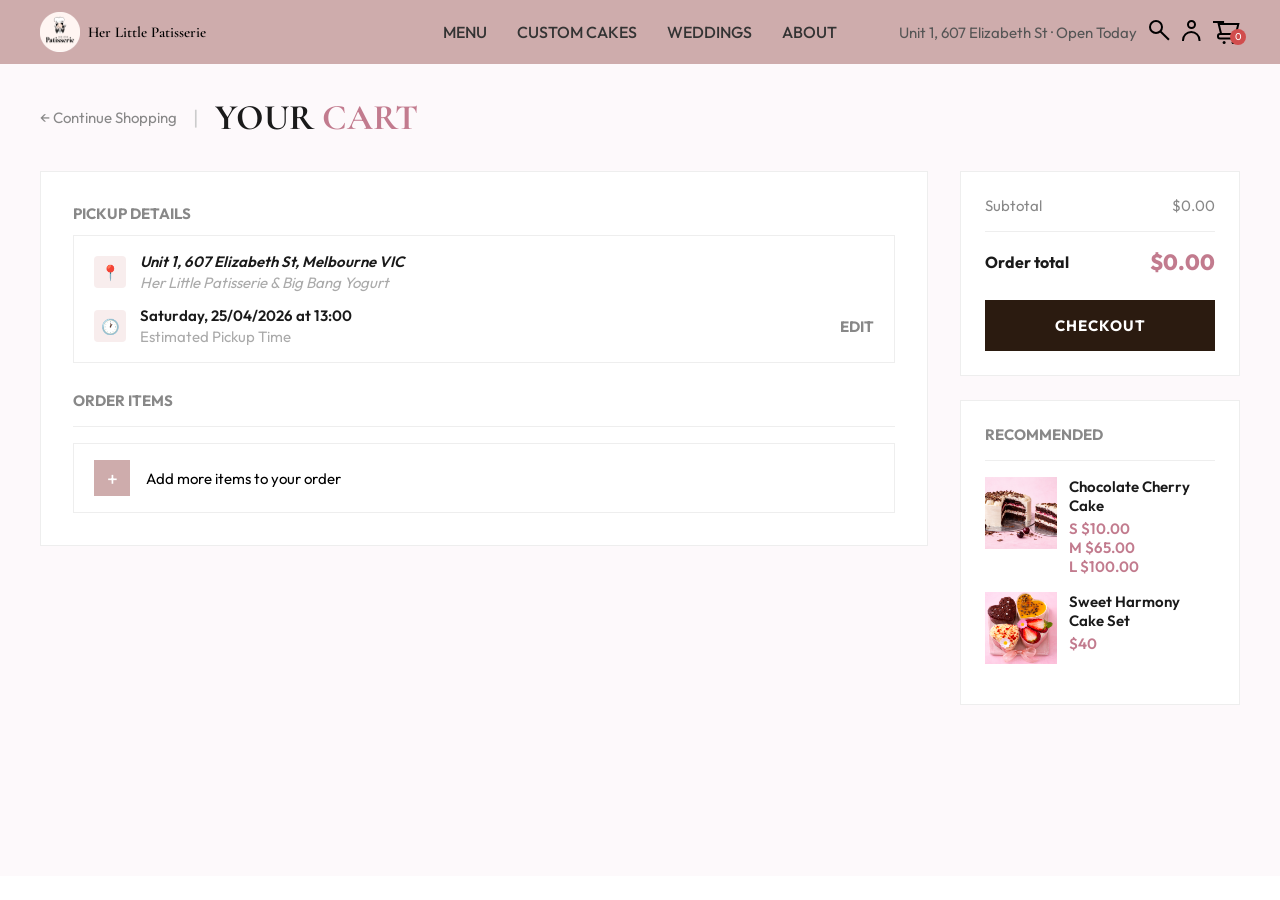
==== commit 3e3f53d4: "home page mobile" ====
--- a/cart.html
+++ b/cart.html
@@ -11,6 +11,7 @@
 <body>
 
     <header>
+        <button type="button" class="menu-toggle" aria-label="Open menu">☰</button>
         <a href="index.html" class="logo"><img src="assets/Logo.png" alt="Her Little Patisserie"> Her Little Patisserie</a>
         <nav aria-label="Main navigation">
             <a href="product_list.html">MENU</a>
@@ -20,7 +21,7 @@
         </nav>
         <div class="header-right">
             Unit 1, 607 Elizabeth St · Open Today
-            <a href="#" aria-label="Search">
+            <a href="results.html" aria-label="Search">
                 <svg width="21" height="21" viewBox="0 0 21 21" fill="none" xmlns="http://www.w3.org/2000/svg">
                 <path d="M11.5001 11.5L19.9321 19.6864" stroke="black" stroke-width="2"/>
                 <circle cx="7" cy="7" r="6" stroke="black" stroke-width="2"/>
--- a/styles/style.css
+++ b/styles/style.css
@@ -1,5 +1,9 @@
 html {
     overflow-x: hidden;
+}
+
+body {
+    margin: 0;
 }
 
 /* FONTS */
@@ -116,23 +120,55 @@
     display: none;
 }
 
+/* Hamburger — hidden on desktop */
+.menu-toggle {
+    display: none;
+    background: none;
+    border: none;
+    font-size: 1.5rem;
+    cursor: pointer;
+    color: #333;
+    padding: 0;
+    line-height: 1;
+}
+
 @media (max-width: 24.375rem) {
 
     /* HEADER */
-    header {
-        padding: 0.75rem 1.25rem;
+    body > header {
+        padding: 0.875rem 1.25rem;
+    }
+
+    /* Show hamburger, hide nav */
+    .menu-toggle {
+        display: block;
+    }
+
+    /* Logo centered in header — icon only */
+    .logo {
+        position: absolute;
+        left: 50%;
+        transform: translateX(-50%);
+        font-size: 0;
+    }
+
+    .logo img {
+        height: 2rem;
+        display: block;
     }
 
     body > header nav {
         display: none;
     }
 
+    /* Header right: hide address text, show only search + cart */
     .header-right {
         font-size: 0;
-        gap: 0.5rem;
+        gap: 0.75rem;
     }
 
-    .header-right > *:not(a:last-child) {
+    .header-right > span,
+    .header-right > p {
         display: none;
     }
 
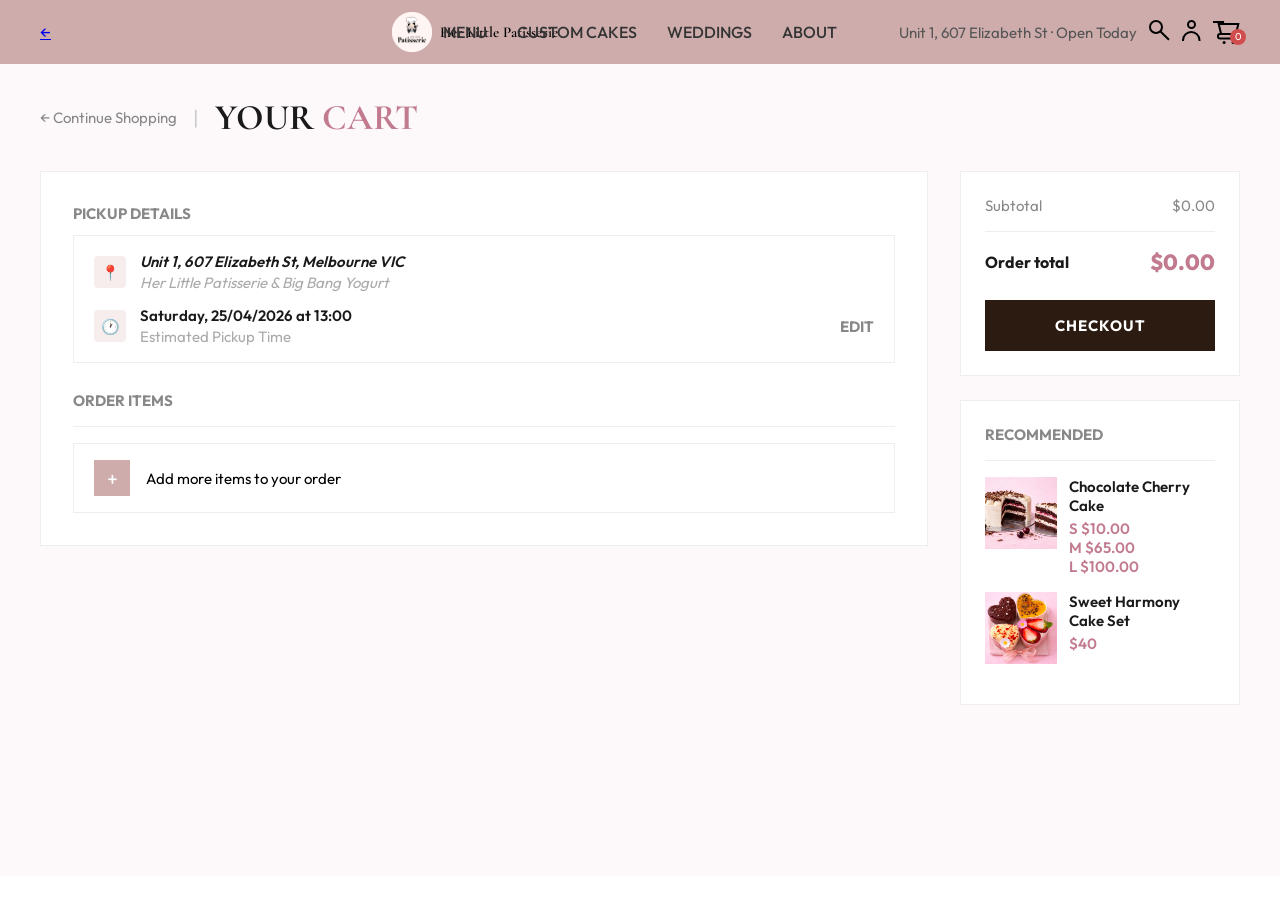
==== commit 2a72b5b6: "added the cart page and product detail page, resized the other pages, to match phone layout" ====
--- a/cart.html
+++ b/cart.html
@@ -8,9 +8,10 @@
     <link rel="stylesheet" href="styles/style.css">
     <link rel="stylesheet" href="styles/cart.css">
 </head>
-<body>
+<body class="page-cart">
 
     <header>
+        <a href="product_list.html" class="back-btn" aria-label="Go back">←</a>
         <button type="button" class="menu-toggle" aria-label="Open menu">☰</button>
         <a href="index.html" class="logo"><img src="assets/Logo.png" alt="Her Little Patisserie"> Her Little Patisserie</a>
         <nav aria-label="Main navigation">
@@ -129,6 +130,10 @@
 
         </div>
 
+        <div class="cart-mobile-actions">
+            <a href="product_list.html" class="cart-back-browsing">Back to Browsing</a>
+            <button type="button" class="cart-checkout-mobile" id="checkout-btn-mobile">Checkout</button>
+        </div>
     </main>
 
     <!-- PAYMENT OVERLAY -->
@@ -180,6 +185,19 @@
         </div>
     </form>
 
+
+    <!-- MOBILE NAV OVERLAY -->
+    <div class="mobile-nav" id="mobile-nav">
+        <button type="button" class="mobile-nav-close" id="mobile-nav-close">✕</button>
+        <nav class="mobile-nav-links">
+            <a href="index.html">HOME</a>
+            <a href="product_list.html">MENU</a>
+            <a href="#">CUSTOM CAKES</a>
+            <a href="#">WEDDINGS</a>
+            <a href="#">ABOUT</a>
+        </nav>
+    </div>
+
     <script src="script.js"></script>
 </body>
 </html>
--- a/styles/style.css
+++ b/styles/style.css
@@ -120,6 +120,52 @@
     display: none;
 }
 
+/* MOBILE NAV OVERLAY */
+.mobile-nav {
+    display: none;
+    position: fixed;
+    top: 0;
+    left: 0;
+    width: 100%;
+    height: 100%;
+    background-color: #f2d6d6;
+    z-index: 999;
+    flex-direction: column;
+    align-items: center;
+    justify-content: center;
+    gap: 2rem;
+}
+
+.mobile-nav.open {
+    display: flex;
+}
+
+.mobile-nav-close {
+    position: absolute;
+    top: 1.25rem;
+    right: 1.25rem;
+    background: none;
+    border: none;
+    font-size: 1.5rem;
+    cursor: pointer;
+    color: #333;
+}
+
+.mobile-nav-links {
+    display: flex;
+    flex-direction: column;
+    align-items: center;
+    gap: 2rem;
+}
+
+.mobile-nav-links a {
+    text-decoration: none;
+    color: #1a1a1a;
+    font-size: 1.25rem;
+    font-weight: 600;
+    letter-spacing: 0.05em;
+}
+
 /* Hamburger — hidden on desktop */
 .menu-toggle {
     display: none;
--- a/styles/cart.css
+++ b/styles/cart.css
@@ -502,3 +502,205 @@
 .confirmation-btn:hover {
     background-color: #BB6B33;
 }
+
+/* MOBILE ACTIONS — hidden on desktop */
+.cart-mobile-actions {
+    display: none;
+}
+
+@media (max-width: 24.375rem) {
+
+    /* HEADER — back arrow, no logo/hamburger (cart page only) */
+    .back-btn {
+        display: block;
+        text-decoration: none;
+        color: #333;
+        font-size: 1.25rem;
+    }
+
+    body.page-cart .menu-toggle {
+        display: none;
+    }
+
+    body.page-cart > header .logo {
+        display: none;
+    }
+
+    /* CART MAIN */
+    .cart-main {
+        padding: 1.25rem;
+        box-sizing: border-box;
+    }
+
+    /* CART HEADER */
+    .cart-header {
+        margin-bottom: 0.5rem;
+    }
+
+    .continue-shopping,
+    .cart-divider {
+        display: none;
+    }
+
+    .cart-title {
+        font-size: 2rem;
+    }
+
+    /* CART BODY — single column */
+    .cart-body {
+        flex-direction: column;
+        gap: 1.5rem;
+    }
+
+    /* CART LEFT */
+    .cart-left {
+        padding: 0;
+        border: none;
+        background: transparent;
+    }
+
+    /* CART ITEMS — grid layout */
+    .cart-item {
+        display: grid;
+        grid-template-columns: 6rem 1fr;
+        grid-template-rows: auto auto;
+        gap: 0 0.75rem;
+        padding: 1rem 0;
+        align-items: start;
+    }
+
+    .cart-item-img {
+        width: 6rem;
+        height: 6rem;
+        grid-row: 1 / 3;
+    }
+
+    .cart-item-info {
+        grid-column: 2;
+        grid-row: 1;
+    }
+
+    .cart-item-controls {
+        grid-column: 2;
+        grid-row: 2;
+        display: flex;
+        justify-content: space-between;
+        align-items: center;
+        margin-top: 0.5rem;
+    }
+
+    .cart-item-price {
+        grid-column: 2;
+        grid-row: 2;
+        align-self: end;
+        text-align: right;
+        margin: 0;
+    }
+
+    /* Restructure controls row — qty left, price right */
+    .cart-item-controls {
+        justify-content: flex-start;
+        gap: 1rem;
+    }
+
+    .cart-remove {
+        font-size: 0.8125rem;
+    }
+
+    /* PICKUP BOX */
+    .pickup-box {
+        margin-bottom: 1rem;
+    }
+
+    /* CART RIGHT — full width, no fixed width */
+    .cart-right {
+        width: 100%;
+    }
+
+    /* Hide desktop checkout button and summary — use mobile actions instead */
+    .cart-summary {
+        display: none;
+    }
+
+    /* RECOMMENDED — show at bottom */
+    .cart-recommended {
+        border: none;
+        padding: 0;
+        background-color: transparent;
+    }
+
+    /* MOBILE ACTIONS — two individual sticky buttons, no background */
+    .cart-mobile-actions {
+        display: flex;
+        flex-direction: column;
+        gap: 0.5rem;
+        position: fixed;
+        bottom: 0;
+        left: 0;
+        right: 0;
+        padding: 0.75rem 1.25rem 1.25rem;
+        z-index: 100;
+    }
+
+    .cart-main {
+        padding-bottom: 8rem;
+    }
+
+    .cart-back-browsing {
+        display: block;
+        text-align: center;
+        padding: 0.875rem;
+        background-color: white;
+        border: 0.0625rem solid #2b1b10;
+        text-decoration: none;
+        color: #1a1a1a;
+        font-size: 0.9375rem;
+        font-weight: 600;
+    }
+
+    .cart-checkout-mobile {
+        padding: 0.875rem;
+        background-color: #2b1b10;
+        color: white;
+        border: none;
+        font-size: 0.9375rem;
+        font-weight: 700;
+        font-family: 'Outfit', sans-serif;
+        cursor: pointer;
+    }
+}
+
+@media (max-width: 24.375rem) {
+
+    .payment-panel {
+        width: 90%;
+        max-width: 90%;
+        max-height: 85vh;
+        padding: 1.5rem 1.25rem;
+        overflow-y: auto;
+    }
+
+    .payment-overlay {
+        align-items: center;
+    }
+
+    .payment-title {
+        font-size: 1.75rem;
+    }
+
+    .payment-row {
+        gap: 0.75rem;
+    }
+
+    .payment-btn {
+        padding: 0.875rem;
+        font-size: 0.9375rem;
+    }
+}
+
+@media (max-width: 24.375rem) {
+    .confirmation-logo {
+        width: 7rem;
+        height: 7rem;
+    }
+}
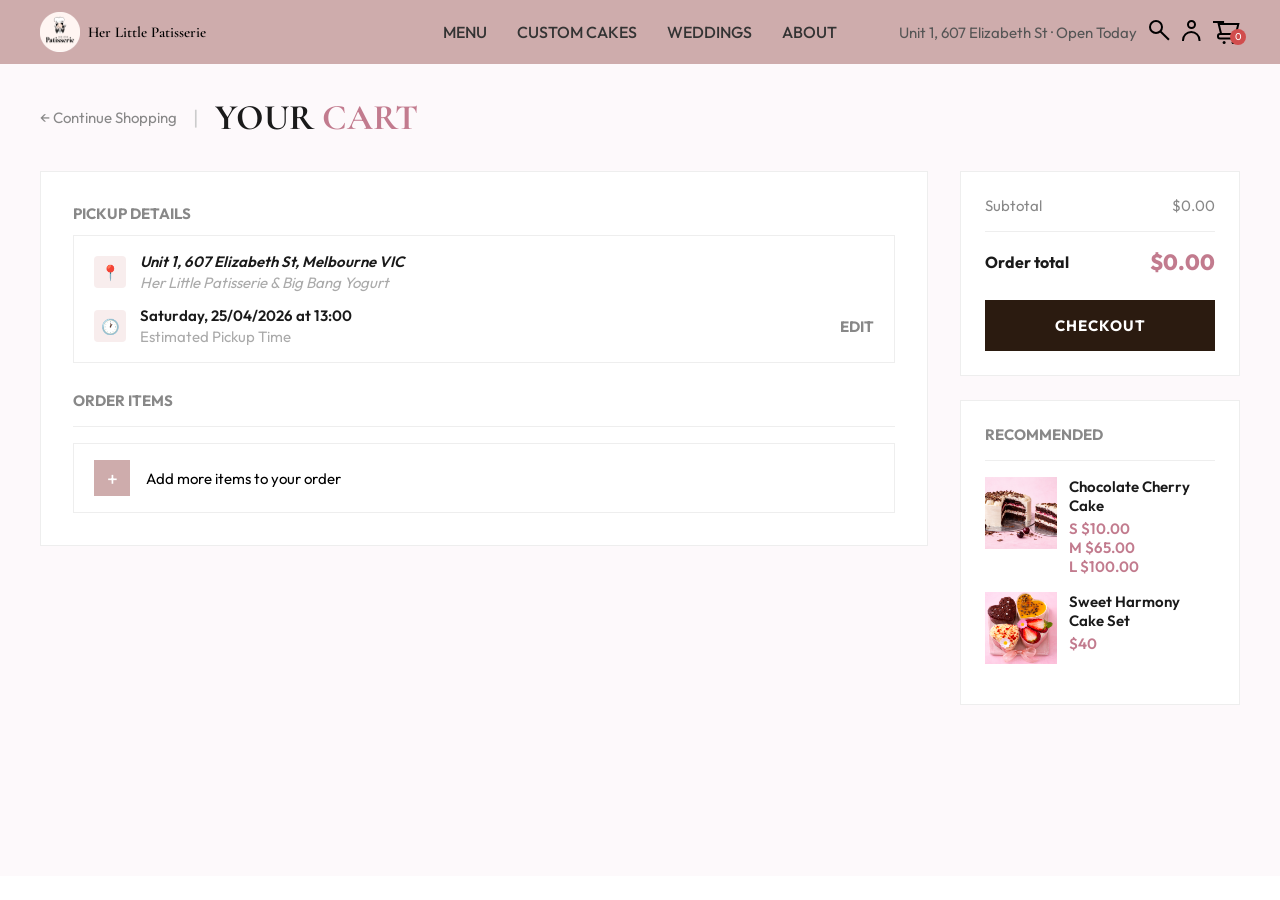
==== commit cff5473c: "all pages added, minor fixes to nav bar" ====
--- a/cart.html
+++ b/cart.html
@@ -5,7 +5,7 @@
     <meta name="viewport" content="width=device-width, initial-scale=1.0">
     <title>Your Cart — Her Little Patisserie</title>
     <link href="https://fonts.googleapis.com/css2?family=Cormorant+Garamond:wght@400;600;700;800&family=Outfit:wght@400;500;600;700&display=swap" rel="stylesheet">
-    <link rel="stylesheet" href="styles/style.css">
+    <link rel="stylesheet" href="styles/shared.css">
     <link rel="stylesheet" href="styles/cart.css">
 </head>
 <body class="page-cart">
@@ -198,6 +198,7 @@
         </nav>
     </div>
 
-    <script src="script.js"></script>
+    <script src="js/shared.js"></script>
+    <script src="js/cart.js"></script>
 </body>
 </html>
--- a/styles/shared.css
+++ b/styles/shared.css
@@ -0,0 +1,241 @@
+html {
+    overflow-x: hidden;
+}
+
+body {
+    margin: 0;
+}
+
+/* FONTS */
+* {
+    font-family: 'Outfit', sans-serif;
+}
+
+h1, h2, .menu-title, .cart-title {
+    font-family: 'Cormorant Garamond', serif;
+}
+
+/* HEADER */
+body > header {
+    background-color: #CEACAC;
+    padding: 0.75rem 2.5rem;
+    position: relative;
+    display: flex;
+    align-items: center;
+    justify-content: space-between;
+}
+
+.logo {
+    display: flex;
+    align-items: center;
+    gap: 0.5rem;
+    font-size: 0.9375rem;
+    font-weight: 600;
+    font-family: 'Cormorant Garamond', serif;
+    text-decoration: none;
+    color: inherit;
+}
+
+.logo img {
+    height: 2.5rem;
+    width: auto;
+}
+
+body > header nav {
+    position: absolute;
+    left: 50%;
+    transform: translateX(-50%);
+    display: flex;
+    gap: 1.875rem;
+}
+
+body > header nav a {
+    text-decoration: none;
+    color: #333;
+    font-size: 1rem;
+    font-weight: 500;
+}
+
+.header-right {
+    font-size: 0.9375rem;
+    color: #555;
+    display: flex;
+    align-items: center;
+    gap: 0.75rem;
+}
+
+.header-right a {
+    text-decoration: none;
+}
+
+.header-right img {
+    width: 1rem;
+    height: 1rem;
+}
+
+/* CART BADGE */
+.cart-icon-wrapper {
+    position: relative;
+    display: inline-flex;
+}
+
+.cart-badge {
+    position: absolute;
+    top: 0.5rem;
+    right: -0.375rem;
+    background-color: #D14D4D;
+    color: white;
+    border-radius: 50%;
+    width: 1rem;
+    height: 1rem;
+    font-size: 0.625rem;
+    display: flex;
+    align-items: center;
+    justify-content: center;
+}
+
+/* BREADCRUMB — shared across product list + detail */
+.breadcrumb {
+    padding: 1rem 2.5rem;
+    font-size: 0.9375rem;
+    color: #888;
+}
+
+.breadcrumb a {
+    text-decoration: none;
+    color: #888;
+}
+
+/* SHARED HIGHLIGHT CLASSES */
+.highlight {
+    color: #C27B8E;
+}
+
+.highlight-garamond {
+    color: #C27B8E;
+    font-family: 'Cormorant Garamond', serif;
+}
+
+.cta-mobile {
+    display: none;
+}
+
+/* MOBILE NAV OVERLAY */
+.mobile-nav {
+    display: none;
+    position: fixed;
+    top: 0;
+    left: 0;
+    width: 100%;
+    height: 100%;
+    background-color: #f2d6d6;
+    z-index: 999;
+    flex-direction: column;
+    align-items: center;
+    justify-content: center;
+    gap: 2rem;
+}
+
+.mobile-nav.open {
+    display: flex;
+}
+
+.mobile-nav-close {
+    position: absolute;
+    top: 1.25rem;
+    right: 1.25rem;
+    background: none;
+    border: none;
+    font-size: 1.5rem;
+    cursor: pointer;
+    color: #333;
+}
+
+.mobile-nav-links {
+    display: flex;
+    flex-direction: column;
+    align-items: center;
+    gap: 2rem;
+}
+
+.mobile-nav-links a {
+    text-decoration: none;
+    color: #1a1a1a;
+    font-size: 1.25rem;
+    font-weight: 600;
+    letter-spacing: 0.05em;
+}
+
+/* Hamburger — hidden on desktop */
+.menu-toggle {
+    display: none;
+    background: none;
+    border: none;
+    font-size: 1.5rem;
+    cursor: pointer;
+    color: #333;
+    padding: 0;
+    line-height: 1;
+}
+
+@media (max-width: 24.375rem) {
+
+    /* HEADER */
+    body > header {
+        padding: 0.875rem 1.25rem;
+    }
+
+    /* Show hamburger, hide nav */
+    .menu-toggle {
+        display: block;
+    }
+
+    /* Logo centered in header — icon only */
+    .logo {
+        position: absolute;
+        left: 50%;
+        transform: translateX(-50%);
+        font-size: 0;
+    }
+
+    .logo img {
+        height: 2rem;
+        display: block;
+    }
+
+    body > header nav {
+        display: none;
+    }
+
+    /* Header right: hide address text, show only search + cart */
+    .header-right {
+        font-size: 0;
+        gap: 0.75rem;
+    }
+
+    .header-right > span,
+    .header-right > p {
+        display: none;
+    }
+
+    /* CART BADGE */
+    .cart-badge {
+        background-color: #D14D4D;
+    }
+
+    /* BREADCRUMB */
+    .breadcrumb {
+        padding: 0.75rem 1.25rem;
+        font-size: 0.8125rem;
+    }
+
+    /* MOBILE CTA */
+    .cta-mobile {
+        display: flex;
+        position: fixed;
+        bottom: 5%;
+        left: 50%;
+        transform: translateX(-50%);
+        z-index: 100;
+    }
+}
--- a/styles/cart.css
+++ b/styles/cart.css
@@ -1,6 +1,11 @@
 /* ========================
    CART PAGE
    ======================== */
+
+/* Hide header back-btn on desktop — Continue Shopping link exists in main content */
+.back-btn {
+    display: none;
+}
 
 /* RESET LIST STYLES */
 #cart-items-container {
